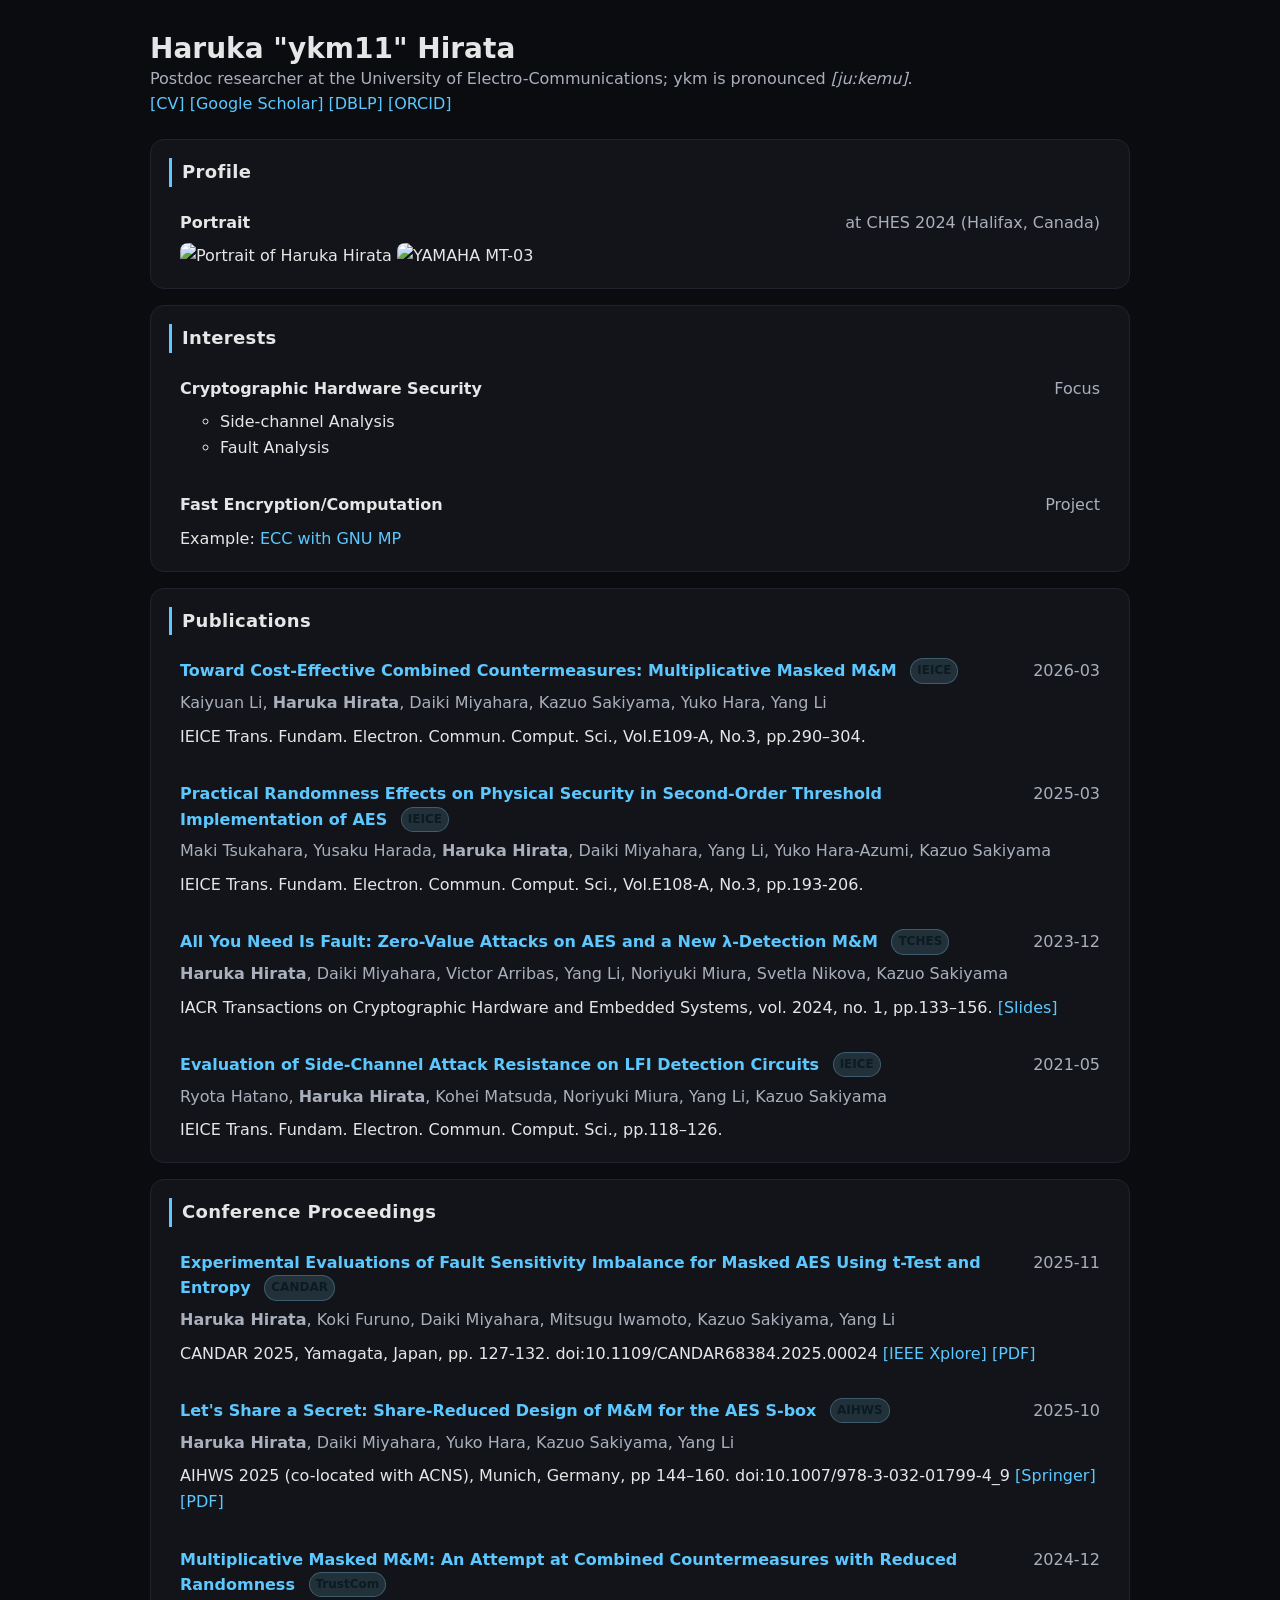
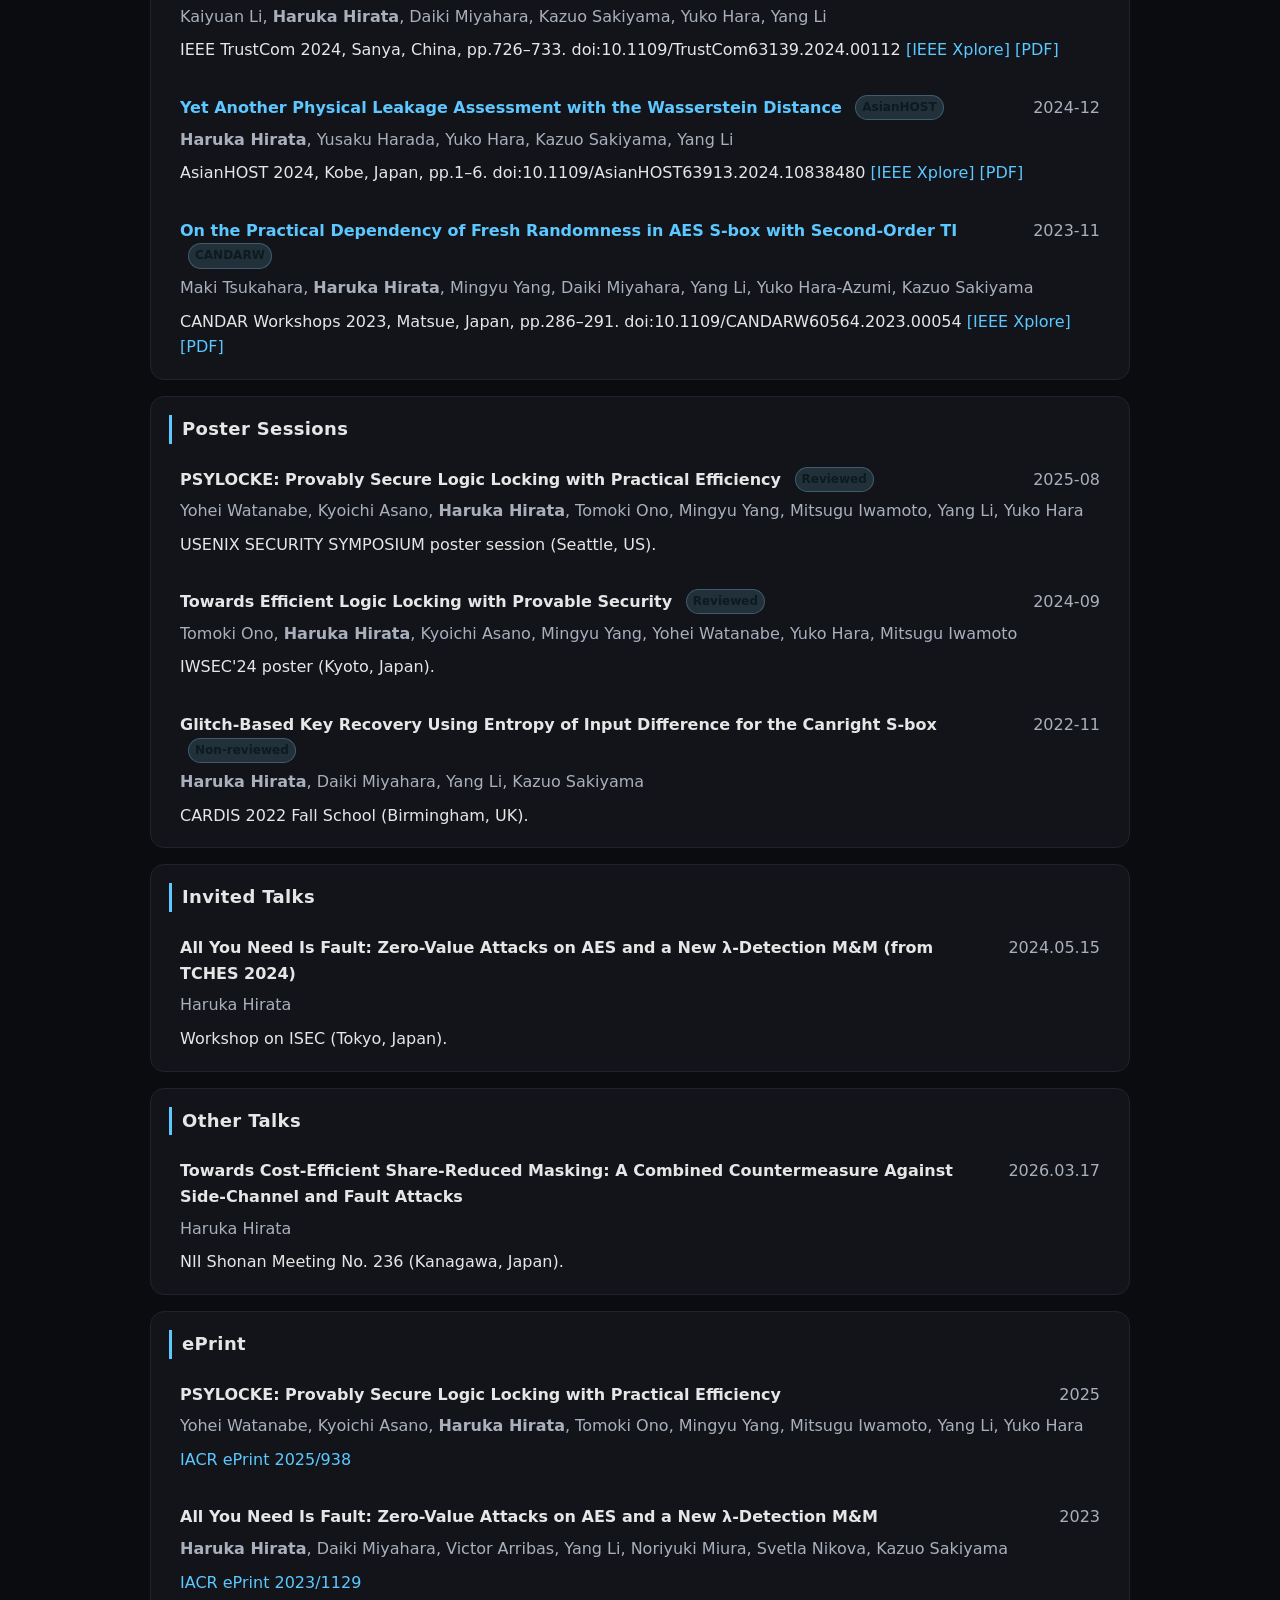
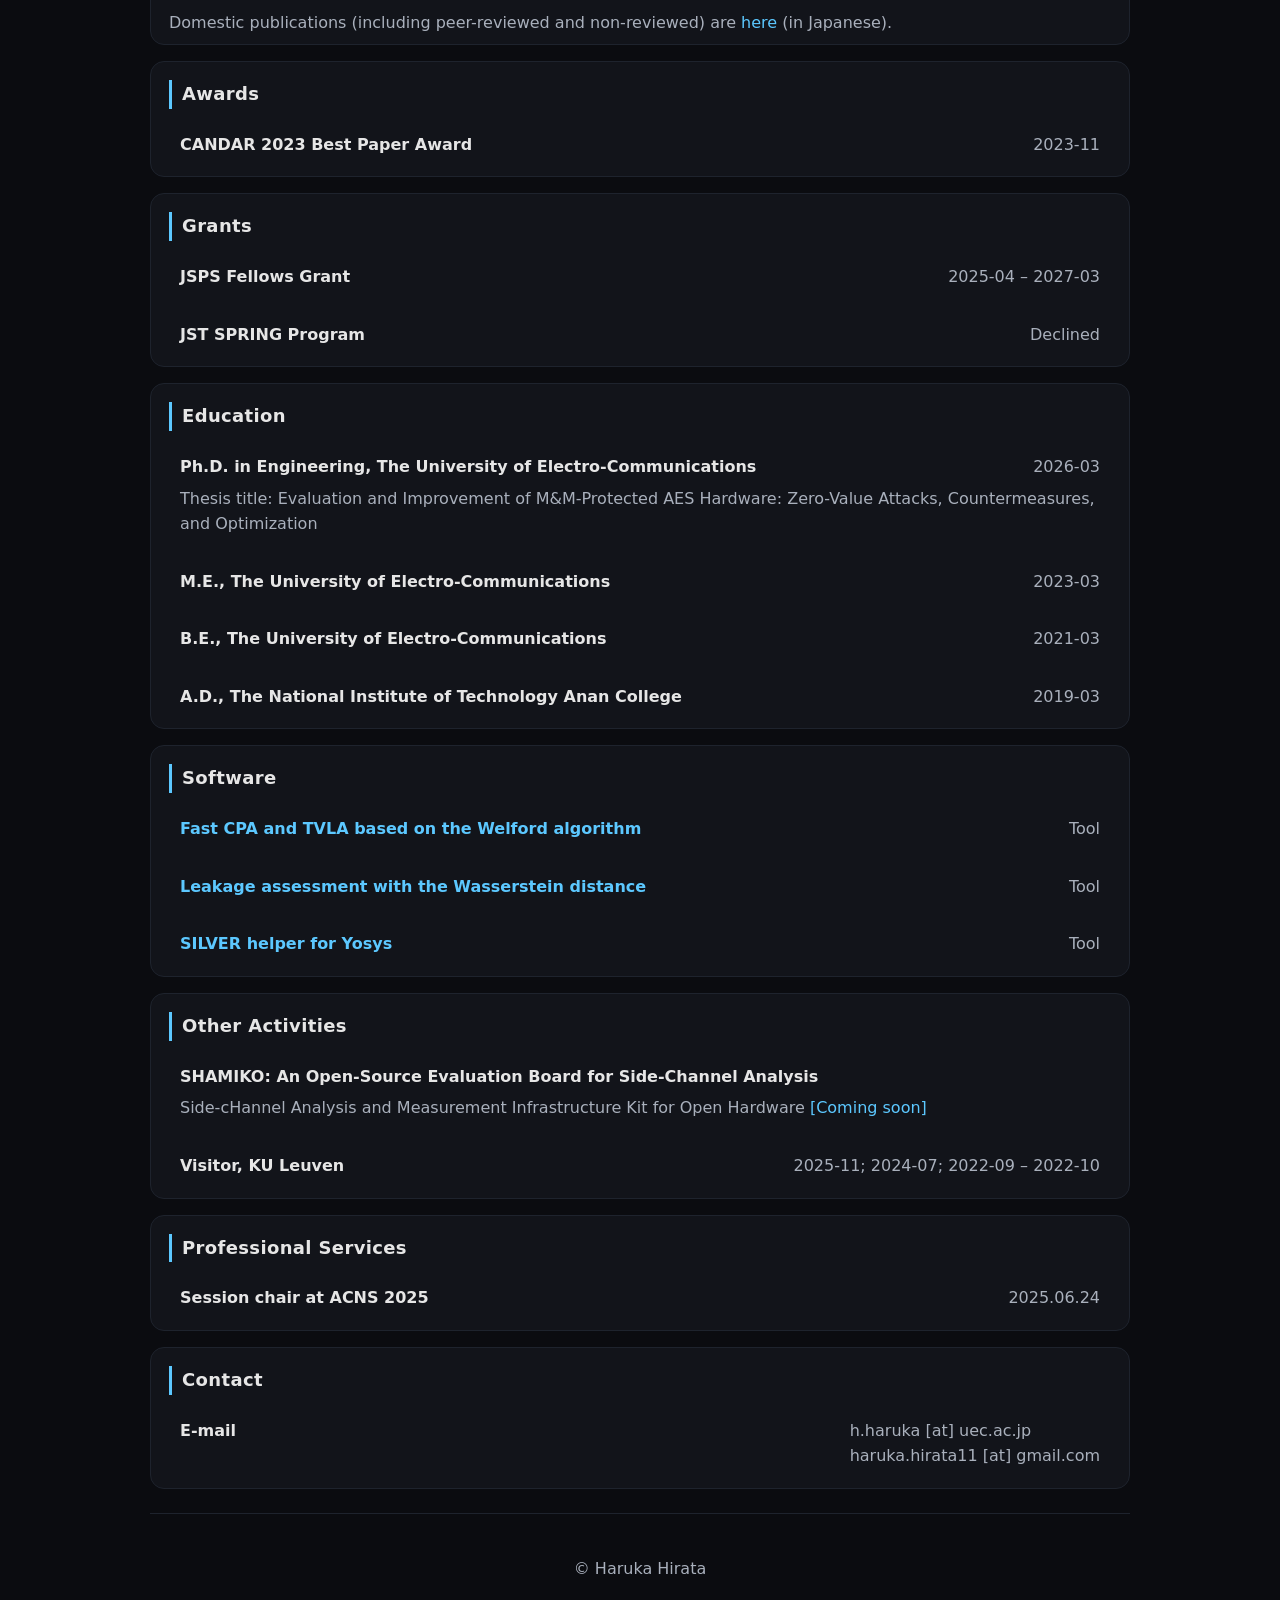
==== index.html @ c2a869ea "Add Shamiko column" ====
<!doctype html>
<html lang="en">
<head>
  <meta charset="UTF-8" />
  <meta name="viewport" content="width=device-width, initial-scale=1.0" />
  <meta name="description" content="Haruka Hirata — research profile and publication list in cryptographic hardware security." />
  <meta name="robots" content="index,follow" />
  <title>ykm</title>
  <link href="https://fonts.googleapis.com/css2?family=Inter:wght@400;600&display=swap" rel="stylesheet" />
  <link rel="stylesheet" href="style.css" />
  <link rel="icon" href="https://www.ykm11.phd/penguin_32x32.png" type="image/png" sizes="32x32" />
<link rel="canonical" href="https://www.ykm11.phd/">
</head>
<body>
<!--
⣿⣿⣿⣿⣿⣿⣿⣿⣿⣿⣿⣿⣿⣿⢿⣿⣿⣿⣿⣿⣿⣿⣿⣿⣿⣿⣿⣿⣿⣿
⣿⣿⣿⣿⣿⣿⣿⣿⣿⣿⡎⠃⠈⠀⠚⠛⠛⠛⠛⠿⢿⣿⣿⣿⣿⣿⣿⣿⣿⣿
⣿⣿⣿⣿⣿⣿⣿⡿⠛⣉⣤⣦⣷⣷⣿⣿⣿⣾⣾⣦⣦⣠⠉⠻⢿⣿⣿⣿⣿⣿
⣿⣿⣿⣿⣿⡿⢁⣰⣾⣿⣿⣿⣿⣿⣿⣿⣿⣿⣿⣿⣿⣿⣿⣦⡈⠹⣿⣿⣿⣿
⣿⣿⣿⣿⡟⢀⣾⣿⣿⣿⣿⣿⣿⣿⣿⣿⣿⠟⣛⣙⣭⣬⣭⣯⣿⣄⠘⣿⣿⣿
⣿⣿⣿⡿⢀⣽⣿⠟⣋⣩⣭⣯⣙⣻⣿⣿⣣⡿⠻⢿⣿⣿⣿⣿⣿⣿⡄⠸⣿⣿
⣿⣿⣿⡇⢐⣿⣵⣿⣿⣿⣿⣏⣠⣌⣿⣿⣿⣰⣶⣽⣟⡭⠽⢿⣿⣿⣇⠀⠛⠛ < I'm Sudachi-kun
⣿⣿⣿⡇⠸⣿⣿⣿⡥⠶⠽⣷⣿⠿⠿⠟⠛⠛⣛⣿⣿⣾⣿⣾⣿⣿⠏⠀⢿⡷
⣿⡿⠛⠃⠨⢿⣿⣿⣷⣿⣿⣿⣿⡆⢸⣿⣿⠃⣾⣿⣿⣿⣿⡿⠏⣠⣴⡷⠀⣤
⡟⠀⣾⣿⡄⠙⣿⣿⣿⣿⣿⣿⣿⣿⡄⢿⡏⣸⣿⣿⣿⣿⡟⢁⣾⣿⡿⢁⣼⣿
⣇⠀⣿⣿⣿⣆⡈⠿⣿⣿⣿⣿⣿⣿⣿⡈⢡⣿⣿⣿⣿⡟⢠⣿⡿⠋⣠⣾⣿⣿
⠃⣠⣿⣿⣿⣿⣷⡦⠀⠋⠛⠟⠿⡿⡿⡷⠞⠟⠟⠋⡋⠠⡿⠋⣠⣾⣿⣿⣿⣿
⣾⣿⣿⣿⣿⣿⡏⠰⣾⡿⠟⠀⣠⡆⠀⣴⡶⠂⢐⣿⣷⠀⣰⣾⣿⣿⣿⣿⣿⣿
⣿⣿⣿⣿⣿⣿⠧⠘⠿⠖⠀⠻⣿⣿⡄⠹⣷⠀⢿⣿⣿⣇⢹⣿⣿⣿⣿⣿⣿⣿
⠈⠻⢿⠟⠋⣠⣴⣶⣆⠸⠿⠇⣽⡉⠀⣠⣿⠇⢸⣿⣿⣿⡄⣿⣿⣿⣿⣿⣿⣿
-->
  <div class="wrap">
    <header>
      <div>
        <h1>Haruka "ykm11" Hirata</h1>
        <div class="meta">Postdoc researcher at the University of Electro-Communications; ykm is pronounced <em>[juːkemu]</em>.</div>
        <a href="CVs/CV.pdf">[CV]</a>
        <a href="https://scholar.google.com/citations?user=eU0fj1UAAAAJ">[Google Scholar]</a>
        <a href="https://dblp.org/pid/353/3855.html">[DBLP]</a>
        <a href="https://orcid.org/0009-0004-0997-3340">[ORCID]</a>
      </div>
    </header>

    <section id="profile">
      <h2>Profile</h2>
      <ul class="item-list">
        <li class="item">
          <div class="title">Portrait</div>
          <div class="meta mono">at CHES 2024 (Halifax, Canada)</div>
          <div class="body">
            <img src="https://sakiyama-lab.jp/wp-content/uploads/PXL_20240907_181517117-624x470.jpg" alt="Portrait of Haruka Hirata" style="max-width: 320px; width: 100%; height: auto; border-radius: 8px;" />
            <img src="https://sakiyama-lab.jp/wp-content/uploads/IMG_1492-624x468.png" alt="YAMAHA MT-03" style="max-width: 320px; width: 100%; height: auto; border-radius: 8px;" />
          </div>
        </li>
      </ul>
    </section>

    <!-- Interests -->
    <section id="interests">
      <h2>Interests</h2>
      <ul class="item-list">
        <li class="item">
          <div class="title">Cryptographic Hardware Security</div>
          <div class="meta mono">Focus</div>
          <div class="body">
            <ul>
              <li>Side-channel Analysis</li>
              <li>Fault Analysis</li>
            </ul>
          </div>
        </li>
        <li class="item">
          <div class="title">Fast Encryption/Computation</div>
          <div class="meta mono">Project</div>
          <div class="body">Example: <a href="https://github.com/ykm11/lab-youth/tree/master/ellipticCurve">ECC with GNU MP</a></div>
        </li>
      </ul>
    </section>

    <!-- Publications -->
    <section id="publications">
      <h2>Publications</h2>
      <ul class="item-list">
        <li class="item">
          <div class="title"> <a href="https://globals.ieice.org/en_transactions/fundamentals/10.1587/transfun.2025CIP0024/_f">Toward Cost-Effective Combined Countermeasures: Multiplicative Masked M&amp;M</a> <span class="label">IEICE</span></div>
          <div class="meta mono">2026-03</div>
          <div class="sub">Kaiyuan Li, <strong>Haruka Hirata</strong>, Daiki Miyahara, Kazuo Sakiyama, Yuko Hara, Yang Li</div>
          <div class="body">IEICE Trans. Fundam. Electron. Commun. Comput. Sci., Vol.E109-A, No.3, pp.290–304.</div>
        </li>
        <li class="item">
          <div class="title"> <a href="https://globals.ieice.org/en_transactions/fundamentals/10.1587/transfun.2024CIP0010/_f">Practical Randomness Effects on Physical Security in Second-Order Threshold Implementation of AES</a> <span class="label">IEICE</span></div>
          <div class="meta mono">2025-03</div>
          <div class="sub">Maki Tsukahara, Yusaku Harada, <strong>Haruka Hirata</strong>, Daiki Miyahara, Yang Li, Yuko Hara-Azumi, Kazuo Sakiyama</div>
          <div class="body">IEICE Trans. Fundam. Electron. Commun. Comput. Sci., Vol.E108-A, No.3, pp.193-206.</div>
        </li>
        <li class="item">
          <div class="title"><a href="https://doi.org/10.46586/tches.v2024.i1.133-156">All You Need Is Fault: Zero-Value Attacks on AES and a New &lambda;-Detection M&amp;M</a> <span class="label">TCHES</span></div>
          <div class="meta mono">2023-12</div>
          <div class="sub"><strong>Haruka Hirata</strong>, Daiki Miyahara, Victor Arribas, Yang Li, Noriyuki Miura, Svetla Nikova, Kazuo Sakiyama</div>
          <div class="body">IACR Transactions on Cryptographic Hardware and Embedded Systems, vol. 2024, no. 1, pp.133–156. <a href="https://iacr.org/submit/files/slides/2024/tches/tches2024/1_13/slides.pdf">[Slides]</a></div>
        </li>
        <li class="item">
          <div class="title"><a href="https://search.ieice.org/bin/summary.php?id=j104-a_5_118&category=A&year=2021&lang=E&abst=j">Evaluation of Side-Channel Attack Resistance on LFI Detection Circuits</a> <span class="label">IEICE</span></div>
          <div class="meta mono">2021-05</div>
          <div class="sub">Ryota Hatano, <strong>Haruka Hirata</strong>, Kohei Matsuda, Noriyuki Miura, Yang Li, Kazuo Sakiyama</div>
          <div class="body">IEICE Trans. Fundam. Electron. Commun. Comput. Sci., pp.118–126.</div>
        </li>
      </ul>
    </section>

    <!-- Conference Proceedings -->
    <section id="conference">
      <h2>Conference Proceedings</h2>
      <ul class="item-list">
        <li class="item">
          <div class="title"><a href="publications/candar2025.html">Experimental Evaluations of Fault Sensitivity Imbalance for Masked AES Using t-Test and Entropy</a> <span class="label">CANDAR</span></div>
          <div class="meta mono">2025-11</div>
          <div class="sub"><strong>Haruka Hirata</strong>, Koki Furuno, Daiki Miyahara, Mitsugu Iwamoto, Kazuo Sakiyama, Yang Li</div>
          <div class="body">CANDAR 2025, Yamagata, Japan, pp. 127-132. doi:10.1109/CANDAR68384.2025.00024 <a href="https://ieeexplore.ieee.org/abstract/document/11318597">[IEEE Xplore]</a> <a href="publications/CANDAR2025_submitted_ver.pdf">[PDF]</a></div>
        </li>
        <li class="item">
          <div class="title"><a href="publications/aihws2025.html">Let's Share a Secret: Share-Reduced Design of M&amp;M for the AES S-box</a> <span class="label">AIHWS</span></div>
          <div class="meta mono">2025-10</div>
          <div class="sub"><strong>Haruka Hirata</strong>, Daiki Miyahara, Yuko Hara, Kazuo Sakiyama, Yang Li</div>
          <div class="body">AIHWS 2025 (co-located with ACNS), Munich, Germany, pp 144–160. doi:10.1007/978-3-032-01799-4_9 <a href="https://link.springer.com/chapter/10.1007/978-3-032-01799-4_9">[Springer]</a> <a href="publications/AIHWS2025_accepted_ver.pdf">[PDF]</a></div>
        </li>
        <li class="item">
          <div class="title"><a href="publications/trustcom2024.html">Multiplicative Masked M&amp;M: An Attempt at Combined Countermeasures with Reduced Randomness</a> <span class="label">TrustCom</span></div>
          <div class="meta mono">2024-12</div>
          <div class="sub">Kaiyuan Li, <strong>Haruka Hirata</strong>, Daiki Miyahara, Kazuo Sakiyama, Yuko Hara, Yang Li</div>
          <div class="body">IEEE TrustCom 2024, Sanya, China, pp.726–733. doi:10.1109/TrustCom63139.2024.00112 <a href="https://ieeexplore.ieee.org/abstract/document/10945219">[IEEE Xplore]</a> <a href="publications/TrustCom2024_accepted_ver.pdf">[PDF]</a></div>
        </li>
        <li class="item">
          <div class="title"><a href="publications/asianhost2024.html">Yet Another Physical Leakage Assessment with the Wasserstein Distance</a> <span class="label">AsianHOST</span></div>
          <div class="meta mono">2024-12</div>
          <div class="sub"><strong>Haruka Hirata</strong>, Yusaku Harada, Yuko Hara, Kazuo Sakiyama, Yang Li</div>
          <div class="body">AsianHOST 2024, Kobe, Japan, pp.1–6. doi:10.1109/AsianHOST63913.2024.10838480 <a href="https://ieeexplore.ieee.org/document/10838480">[IEEE Xplore]</a> <a href="publications/ASIANHOST2024_submitted_ver.pdf">[PDF]</a></div>
        </li>
        <li class="item">
          <div class="title"><a href="publications/candar2023.html">On the Practical Dependency of Fresh Randomness in AES S-box with Second-Order TI</a> <span class="label">CANDARW</span></div>
          <div class="meta mono">2023-11</div>
          <div class="sub">Maki Tsukahara, <strong>Haruka Hirata</strong>, Mingyu Yang, Daiki Miyahara, Yang Li, Yuko Hara-Azumi, Kazuo Sakiyama</div>
          <div class="body">CANDAR Workshops 2023, Matsue, Japan, pp.286–291. doi:10.1109/CANDARW60564.2023.00054 <a href="https://ieeexplore.ieee.org/document/10409832">[IEEE Xplore]</a> <a href="publications/CANDARW2023_submitted_ver.pdf">[PDF]</a></div>
        </li>
      </ul>
    </section>

    <!-- Poster Sessions -->
    <section id="posters">
      <h2>Poster Sessions</h2>
      <ul class="item-list">
        <li class="item">
          <div class="title">PSYLOCKE: Provably Secure Logic Locking with Practical Efficiency <span class="label">Reviewed</span></div>
          <div class="meta mono">2025-08</div>
          <div class="sub">Yohei Watanabe, Kyoichi Asano, <strong>Haruka Hirata</strong>, Tomoki Ono, Mingyu Yang, Mitsugu Iwamoto, Yang Li, Yuko Hara</div>
          <div class="body">USENIX SECURITY SYMPOSIUM poster session (Seattle, US).</div>
        </li>
        <li class="item">
          <div class="title">Towards Efficient Logic Locking with Provable Security <span class="label">Reviewed</span></div>
          <div class="meta mono">2024-09</div>
          <div class="sub">Tomoki Ono, <strong>Haruka Hirata</strong>, Kyoichi Asano, Mingyu Yang, Yohei Watanabe, Yuko Hara, Mitsugu Iwamoto</div>
          <div class="body">IWSEC'24 poster (Kyoto, Japan).</div>
        </li>
        <li class="item">
          <div class="title">Glitch-Based Key Recovery Using Entropy of Input Difference for the Canright S-box <span class="label">Non-reviewed</span></div>
          <div class="meta mono">2022-11</div>
          <div class="sub"><strong>Haruka Hirata</strong>, Daiki Miyahara, Yang Li, Kazuo Sakiyama</div>
          <div class="body">CARDIS 2022 Fall School (Birmingham, UK).</div>
        </li>
      </ul>
    </section>

    <!-- Invited Talks -->
    <section id="invited-talks">
      <h2>Invited Talks</h2>
      <ul class="item-list">
        <li class="item">
          <div class="title">All You Need Is Fault: Zero-Value Attacks on AES and a New &lambda;-Detection M&amp;M (from TCHES 2024)</div>
          <div class="meta mono">2024.05.15</div>
          <div class="sub">Haruka Hirata</div>
          <div class="body">Workshop on ISEC (Tokyo, Japan).</div>
        </li>
      </ul>
    </section>

    <!-- Other Talks -->
    <section id="other-talks">
      <h2>Other Talks</h2>
      <ul class="item-list">
        <li class="item">
          <div class="title">Towards Cost-Efficient Share-Reduced Masking: A Combined Countermeasure Against Side-Channel and Fault Attacks</div>
          <div class="meta mono">2026.03.17</div>
          <div class="sub">Haruka Hirata</div>
          <div class="body">NII Shonan Meeting No. 236 (Kanagawa, Japan).</div>
        </li>
      </ul>
    </section>


    <!-- ePrint -->
    <section id="eprint">
      <h2>ePrint</h2>
      <ul class="item-list">
        <li class="item">
          <div class="title">PSYLOCKE: Provably Secure Logic Locking with Practical Efficiency</div>
          <div class="meta mono">2025</div>
          <div class="sub">Yohei Watanabe, Kyoichi Asano, <strong>Haruka Hirata</strong>, Tomoki Ono, Mingyu Yang, Mitsugu Iwamoto, Yang Li, Yuko Hara</div>
          <div class="body"><a href="https://eprint.iacr.org/2025/938">IACR ePrint 2025/938</a></div>
        </li>
        <li class="item">
          <div class="title">All You Need Is Fault: Zero-Value Attacks on AES and a New &lambda;-Detection M&amp;M</div>
          <div class="meta mono">2023</div>
          <div class="sub"><strong>Haruka Hirata</strong>, Daiki Miyahara, Victor Arribas, Yang Li, Noriyuki Miura, Svetla Nikova, Kazuo Sakiyama</div>
          <div class="body"><a href="https://eprint.iacr.org/2023/1129">IACR ePrint 2023/1129</a></div>
        </li>
      </ul>
      <div class="desc">Domestic publications (including peer-reviewed and non-reviewed) are <a href="japanese/">here</a> (in Japanese).</div>
    </section>

    <!-- Awards -->
    <section id="awards">
      <h2>Awards</h2>
      <ul class="item-list">
        <li class="item">
          <div class="title">CANDAR 2023 Best Paper Award</div>
          <div class="meta mono">2023-11</div>
        </li>
      </ul>
    </section>

    <!-- Grants -->
    <section id="grants">
      <h2>Grants</h2>
      <ul class="item-list">
        <li class="item">
          <div class="title">JSPS Fellows Grant</div>
          <div class="meta mono">2025-04 – 2027-03</div>
        </li>
        <li class="item">
          <div class="title">JST SPRING Program</div>
          <div class="meta mono">Declined</div>
        </li>
      </ul>
    </section>

    <!-- Education -->
    <section id="education">
      <h2>Education</h2>
      <ul class="item-list">
        <li class="item">
          <div class="title">Ph.D. in Engineering, The University of Electro-Communications</div>
          <div class="meta mono">2026-03</div>
          <div class="sub">Thesis title: Evaluation and Improvement of M&amp;M-Protected AES Hardware: Zero-Value Attacks, Countermeasures, and Optimization</div>
        </li>
        <li class="item">
          <div class="title">M.E., The University of Electro-Communications</div>
          <div class="meta mono">2023-03</div>
        </li>
        <li class="item">
          <div class="title">B.E., The University of Electro-Communications</div>
          <div class="meta mono">2021-03</div>
        </li>
        <li class="item">
          <div class="title">A.D., The National Institute of Technology Anan College</div>
          <div class="meta mono">2019-03</div>
        </li>
      </ul>
    </section>

    <!-- Software -->
    <section id="software">
      <h2>Software</h2>
      <ul class="item-list">
        <li class="item">
          <div class="title"><a href="https://github.com/ykm11/scaueclib">Fast CPA and TVLA based on the Welford algorithm</a></div>
          <div class="meta mono">Tool</div>
        </li>
        <li class="item">
          <div class="title"><a href="https://github.com/ykm11/leakage-assessment-with-wd/">Leakage assessment with the Wasserstein distance</a></div>
          <div class="meta mono">Tool</div>
        </li>
        <li class="item">
          <div class="title"><a href="https://github.com/ykm11/silver-helper-for-yosys">SILVER helper for Yosys</a></div>
          <div class="meta mono">Tool</div>
        </li>
      </ul>
    </section>

    <!-- Other Activities -->
    <section id="activities">
      <h2>Other Activities</h2>
      <ul class="item-list">
        <li class="item">
          <div class="title">SHAMIKO: An Open-Source Evaluation Board for Side-Channel Analysis </div>
          <div class="sub">Side-cHannel Analysis and Measurement Infrastructure Kit for Open Hardware <a href="#">[Coming soon]</a></div>
        </li>
        <li class="item">
          <div class="title">Visitor, KU Leuven</div>
          <div class="meta mono">2025-11; 2024-07; 2022-09 – 2022-10</div>
        </li>      
      </ul>
    </section>

    <section id="services">
      <h2>Professional Services</h2>
      <ul class="item-list">
        <li class="item">
          <div class="title">Session chair at ACNS 2025</div>
          <div class="meta mono">2025.06.24</div>
        </li>
      </ul>
    </section>

    <!-- Contact -->
    <section id="contact">
      <h2>Contact</h2>
      <ul class="item-list">
        <li class="item">
          <div class="title">E-mail</div>
          <div class="meta mono">h.haruka [at] uec.ac.jp </br> haruka.hirata11 [at] gmail.com</div>
        </li>
      </ul>
    </section>

    <hr />
    <footer>© Haruka Hirata</footer>
  </div>

</body>
</html>
---- style.css ----
:root{
  --bg:#0b0c10;
  --card:#12141a;
  --text:#e6e6e6;
  --muted:#a9b0bc;
  --accent:#5cc8ff;
  --rule:#1e232d;
}

html,body{
  margin:0; padding:0;
  background:var(--bg); color:var(--text);
  font:16px/1.6 system-ui,-apple-system,Segoe UI,Roboto,Helvetica,Arial,
       "Apple Color Emoji","Segoe UI Emoji";
}

a{ color:var(--accent); text-decoration:none }
a:hover{ text-decoration:underline }

.wrap{ max-width:980px; margin:0 auto; padding:32px 20px }

header{ display:flex; flex-wrap:wrap; align-items:center; gap:16px 24px; margin-bottom:22px }
header h1{ font-size:28px; line-height:1.2; margin:0 }
header .meta{ color:var(--muted) }
.desc{ margin-top:4px; color:var(--muted) }

/* セクション共通 */
section{
  background:var(--card);
  border:1px solid var(--rule);
  border-radius:14px;
  padding:18px 18px 8px;
  margin:16px 0;
}
section h2{
  font-size:18px; letter-spacing:.02em; margin:0 0 12px 0;
  border-left:3px solid var(--accent); padding-left:10px;
}

/* 項目共通 */
.item-list{ list-style:none; margin:0; padding:0; display:flex; flex-direction:column; gap:10px }
.item{
  display:grid; grid-template-columns:1fr auto;
  gap:6px 14px; padding:10px; border-radius:10px; border:1px solid transparent;
}
.item:hover{ border-color:var(--rule); background:rgba(255,255,255,0.02) }

.item .title{ font-weight:600 }
.item .title .label{
  display:inline-block; font-size:12px; font-weight:600;
  color:#0b1b22; background:#89d8ff24; border:1px solid #89d8ff44;
  padding:2px 6px; border-radius:999px; margin-left:8px; vertical-align:2px;
}
.item .meta{ color:var(--muted); white-space:nowrap }
.item .sub{ grid-column:1/-1; color:var(--muted) }
.item .body{ grid-column:1/-1; margin-top:2px }

.tags{ display:flex; flex-wrap:wrap; gap:6px; margin-top:6px }
.tag{ font-size:12px; color:var(--muted); border:1px solid var(--rule); padding:2px 8px; border-radius:999px }

/* 数字の桁揃え用 */
.mono{ font-variant-numeric:tabular-nums }

/* 区切り線・フッタ */
hr{ height:1px; border:0; background:var(--rule); margin:24px 0 }
footer{ color:var(--muted); text-align:center; padding:18px 0 }

/* スマホ最適化 */
@media (max-width:640px){
  .item{ grid-template-columns:1fr }
  .item .meta{ order:2 }
}



/* Individual publication pages */
.paper{
  background:var(--card);
  border:1px solid var(--rule);
  border-radius:14px;
  padding:24px;
}
.paper-nav{ margin-bottom:18px }
.paper h1{
  margin:0;
  max-width:920px;
  font-size:clamp(28px,4vw,42px);
  line-height:1.18;
}
.paper .citation_author{
  margin:14px 0 0;
  color:var(--text);
  font-size:18px;
  line-height:1.5;
  font-weight:600;
}
.paper-citation{ color:var(--muted); margin:10px 0 20px }
.paper-meta{
  display:grid;
  grid-template-columns:repeat(auto-fit,minmax(220px,1fr));
  gap:12px;
  margin:0 0 22px;
}
.paper-meta div{
  border:1px solid var(--rule);
  border-radius:10px;
  padding:10px 12px;
}
.paper-meta dt{ color:var(--muted); font-size:13px; font-weight:600 }
.paper-meta dd{ margin:2px 0 0 }
.paper section{ margin:0; padding:18px; background:rgba(255,255,255,0.02) }
.paper section p{ margin:0 }
.paper-links{ display:flex; flex-wrap:wrap; gap:8px; margin:20px 0 0 }
.paper-note{ color:var(--muted); font-size:14px; margin-bottom:0 }
@media (max-width:640px){
  .paper{ padding:18px }
  .paper .citation_author{ font-size:16px }
}
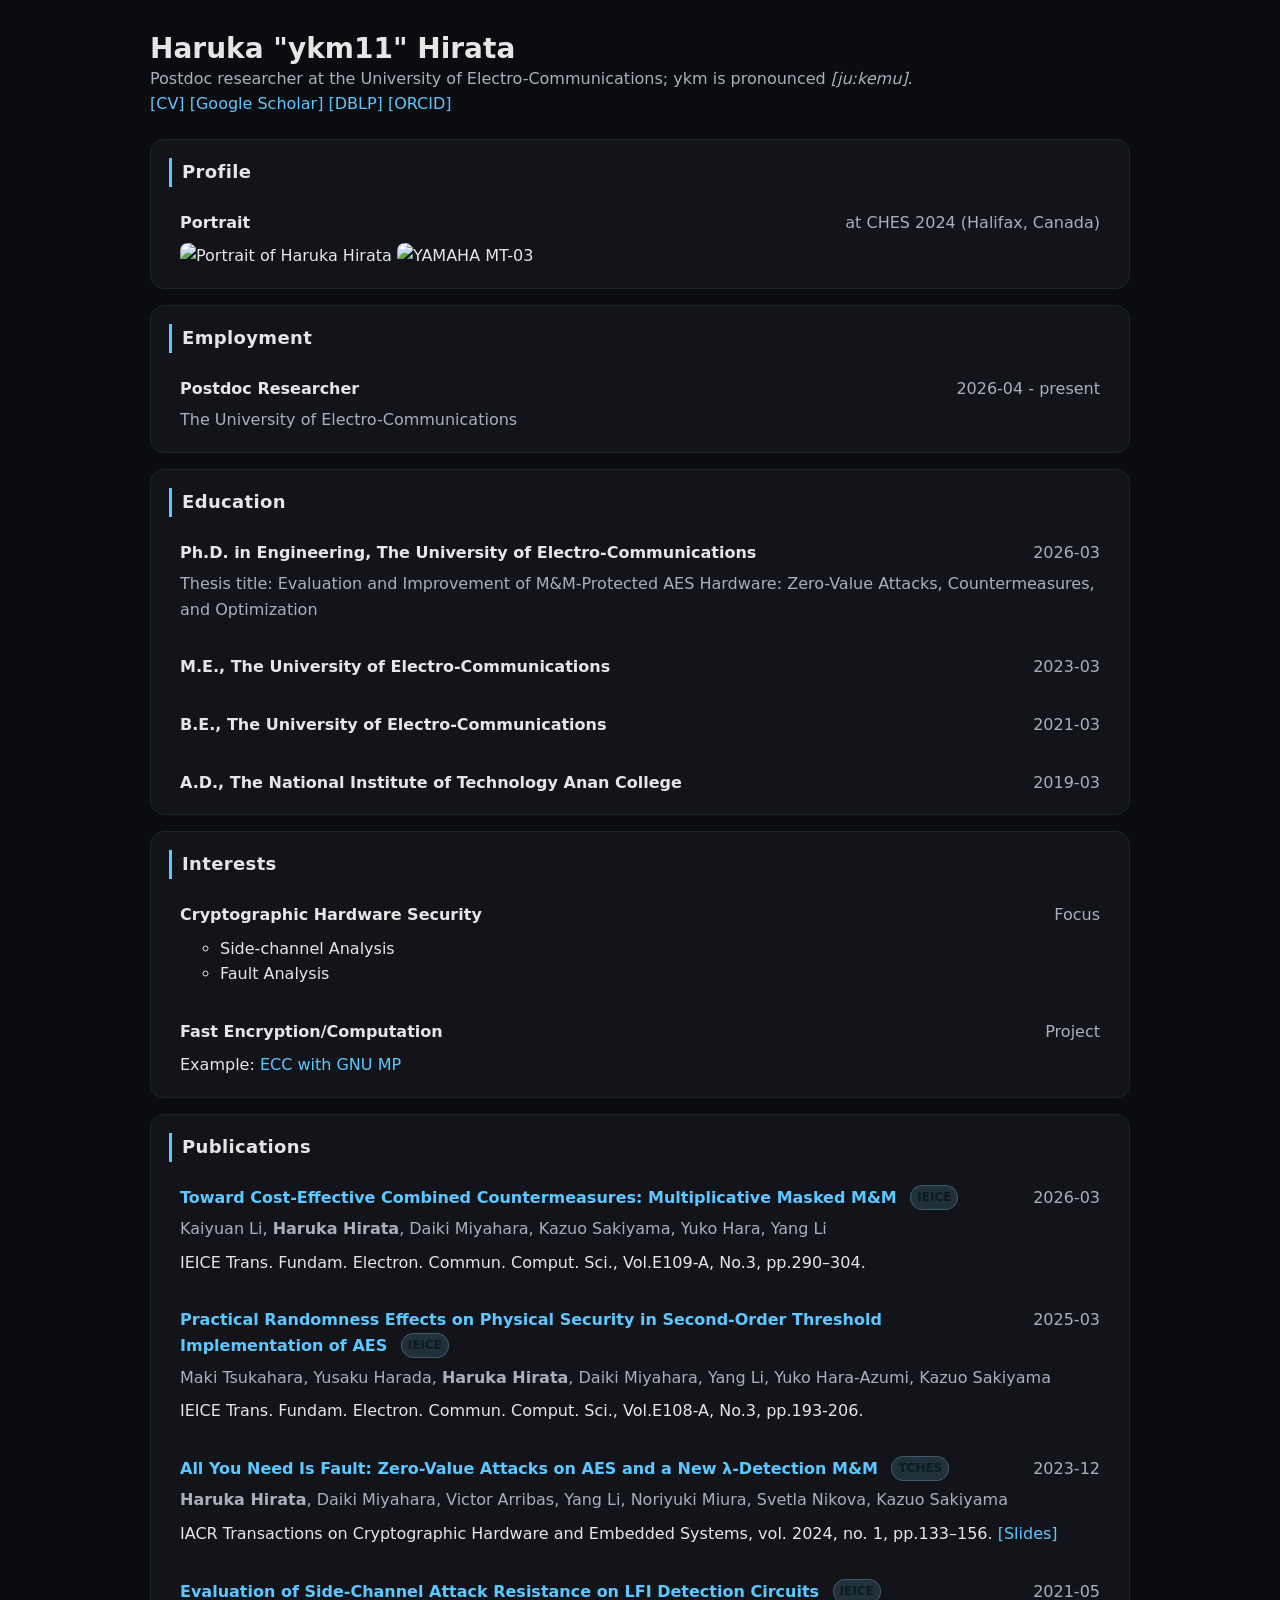
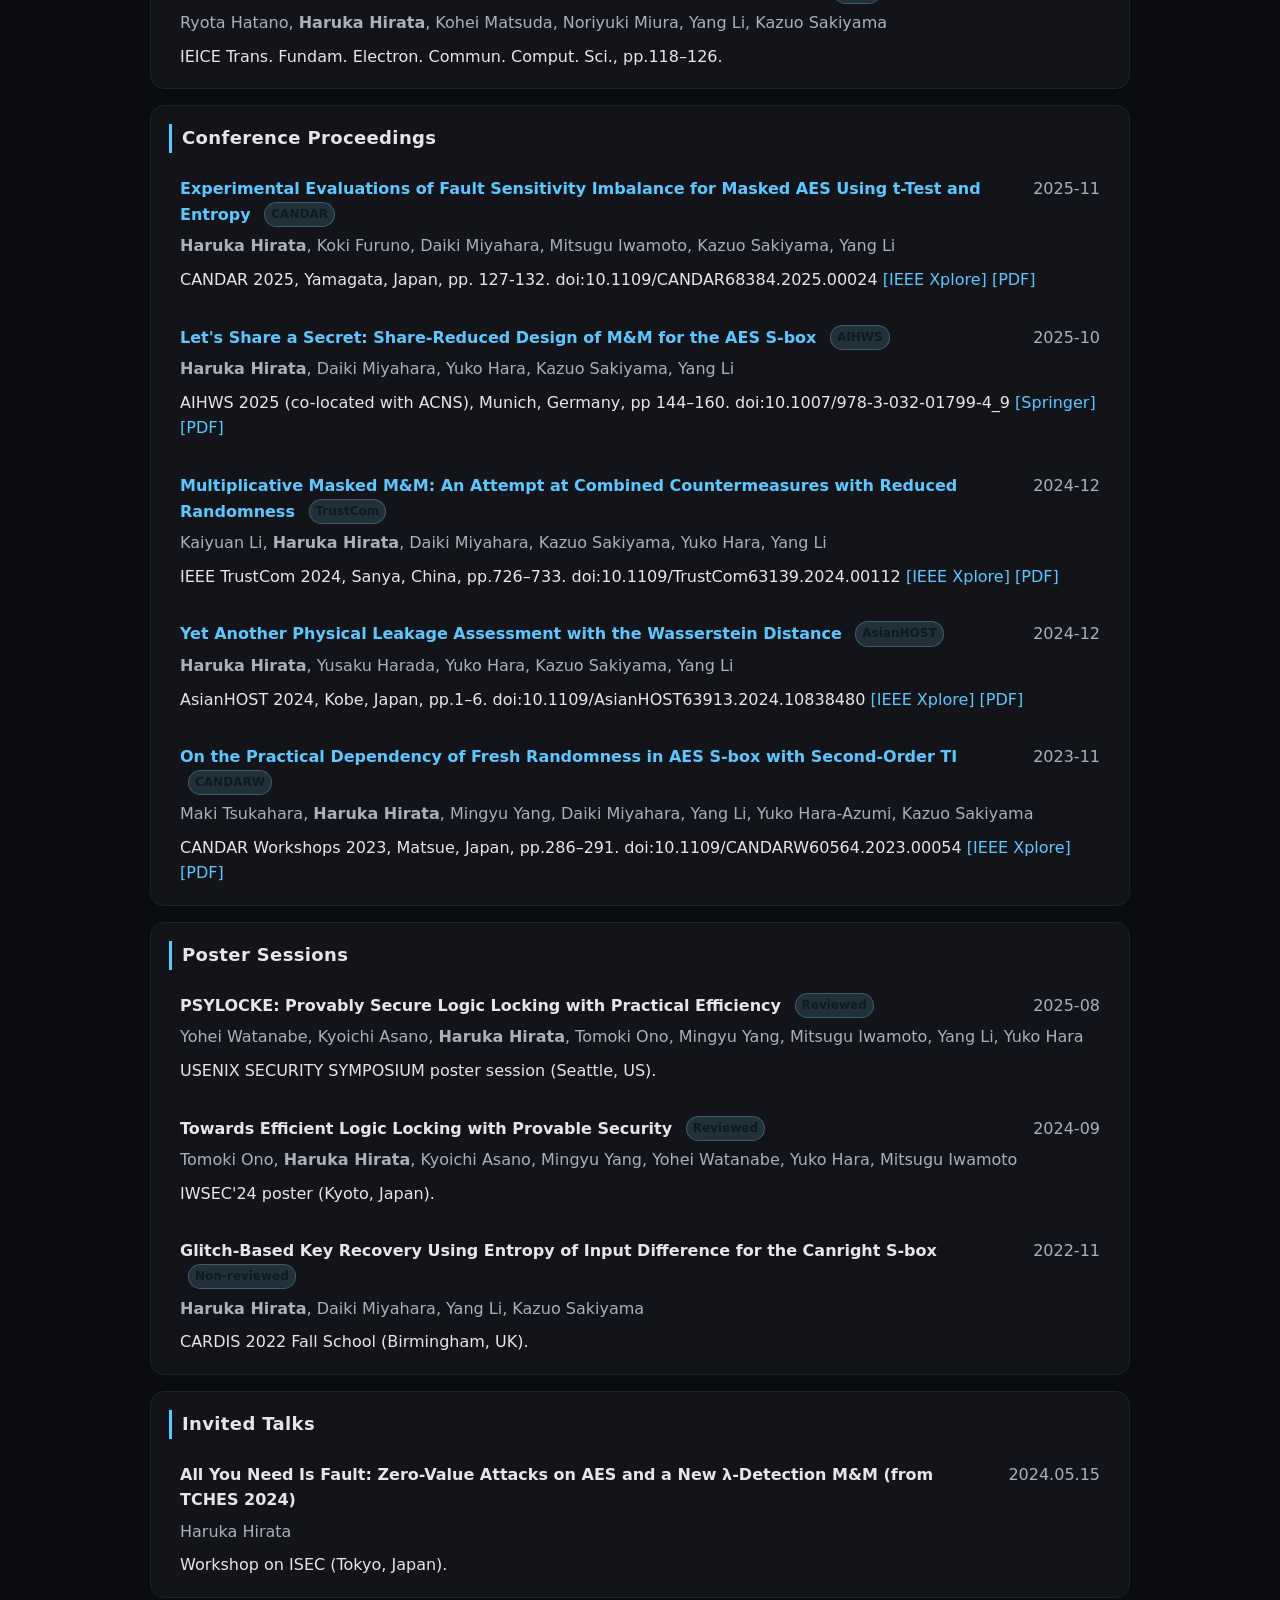
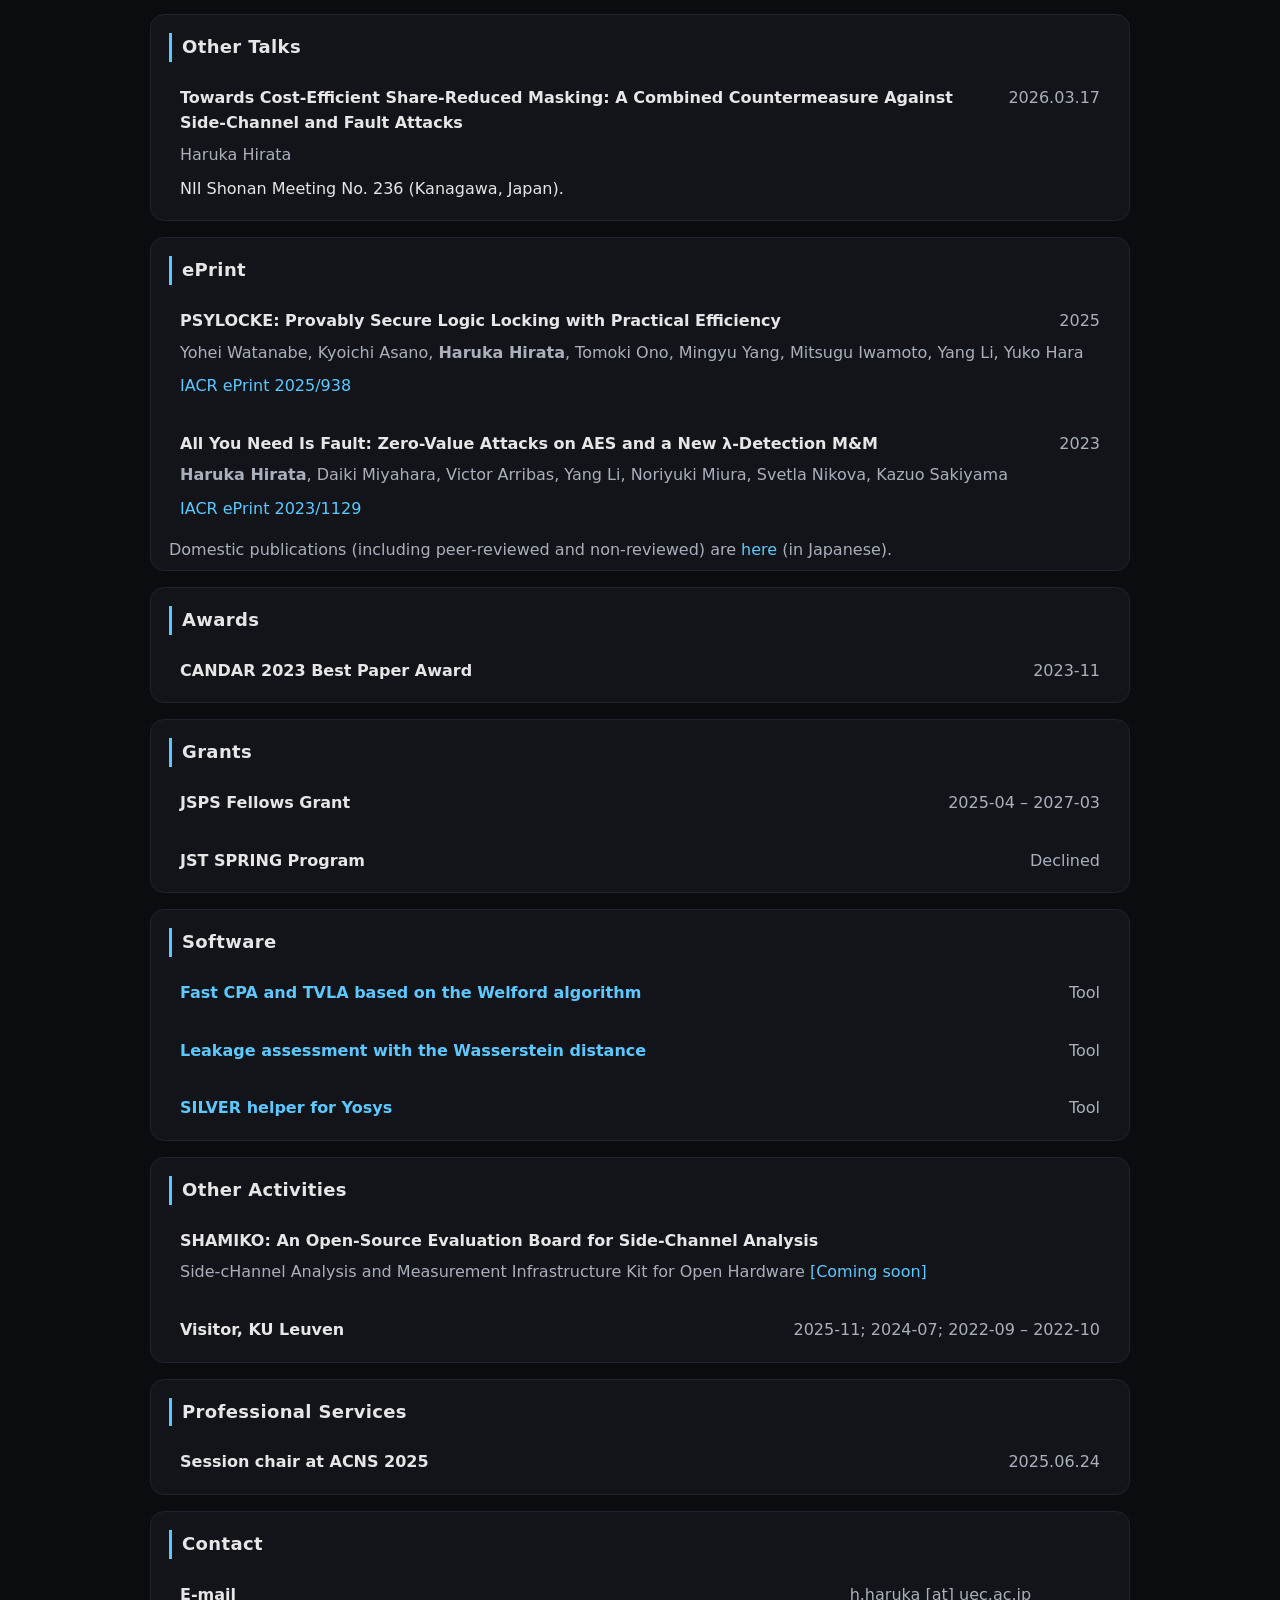
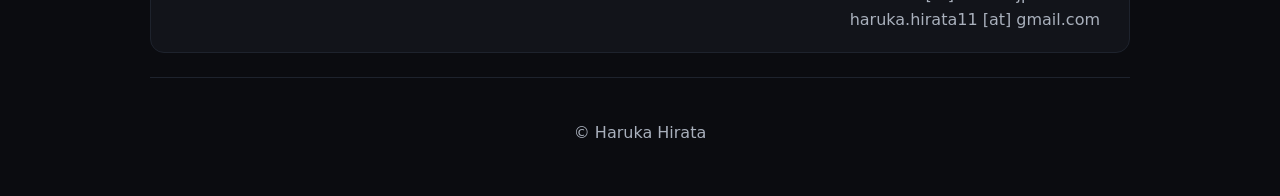
==== commit 9f311e71: "Add employment and reorder comlumns" ====
--- a/index.html
+++ b/index.html
@@ -55,6 +55,44 @@
       </ul>
     </section>
 
+    <!-- Employment -->
+    <section id="employments">
+      <h2>Employment</h2>
+      <ul class="item-list">
+        <li class="item">
+          <div class="title">Postdoc Researcher</div>
+          <div class="meta mono">2026-04 - present</div>
+          <div class="sub">The University of Electro-Communications</div>
+        </li>
+      </ul>
+    </section>
+
+    <!-- Education -->
+    <section id="education">
+      <h2>Education</h2>
+      <ul class="item-list">
+        <li class="item">
+          <div class="title">Ph.D. in Engineering, The University of Electro-Communications</div>
+          <div class="meta mono">2026-03</div>
+          <div class="sub">Thesis title: Evaluation and Improvement of M&amp;M-Protected AES Hardware: Zero-Value Attacks, Countermeasures, and Optimization</div>
+        </li>
+        <li class="item">
+          <div class="title">M.E., The University of Electro-Communications</div>
+          <div class="meta mono">2023-03</div>
+        </li>
+        <li class="item">
+          <div class="title">B.E., The University of Electro-Communications</div>
+          <div class="meta mono">2021-03</div>
+        </li>
+        <li class="item">
+          <div class="title">A.D., The National Institute of Technology Anan College</div>
+          <div class="meta mono">2019-03</div>
+        </li>
+      </ul>
+    </section>
+
+
+
     <!-- Interests -->
     <section id="interests">
       <h2>Interests</h2>
@@ -243,30 +281,6 @@
       </ul>
     </section>
 
-    <!-- Education -->
-    <section id="education">
-      <h2>Education</h2>
-      <ul class="item-list">
-        <li class="item">
-          <div class="title">Ph.D. in Engineering, The University of Electro-Communications</div>
-          <div class="meta mono">2026-03</div>
-          <div class="sub">Thesis title: Evaluation and Improvement of M&amp;M-Protected AES Hardware: Zero-Value Attacks, Countermeasures, and Optimization</div>
-        </li>
-        <li class="item">
-          <div class="title">M.E., The University of Electro-Communications</div>
-          <div class="meta mono">2023-03</div>
-        </li>
-        <li class="item">
-          <div class="title">B.E., The University of Electro-Communications</div>
-          <div class="meta mono">2021-03</div>
-        </li>
-        <li class="item">
-          <div class="title">A.D., The National Institute of Technology Anan College</div>
-          <div class="meta mono">2019-03</div>
-        </li>
-      </ul>
-    </section>
-
     <!-- Software -->
     <section id="software">
       <h2>Software</h2>
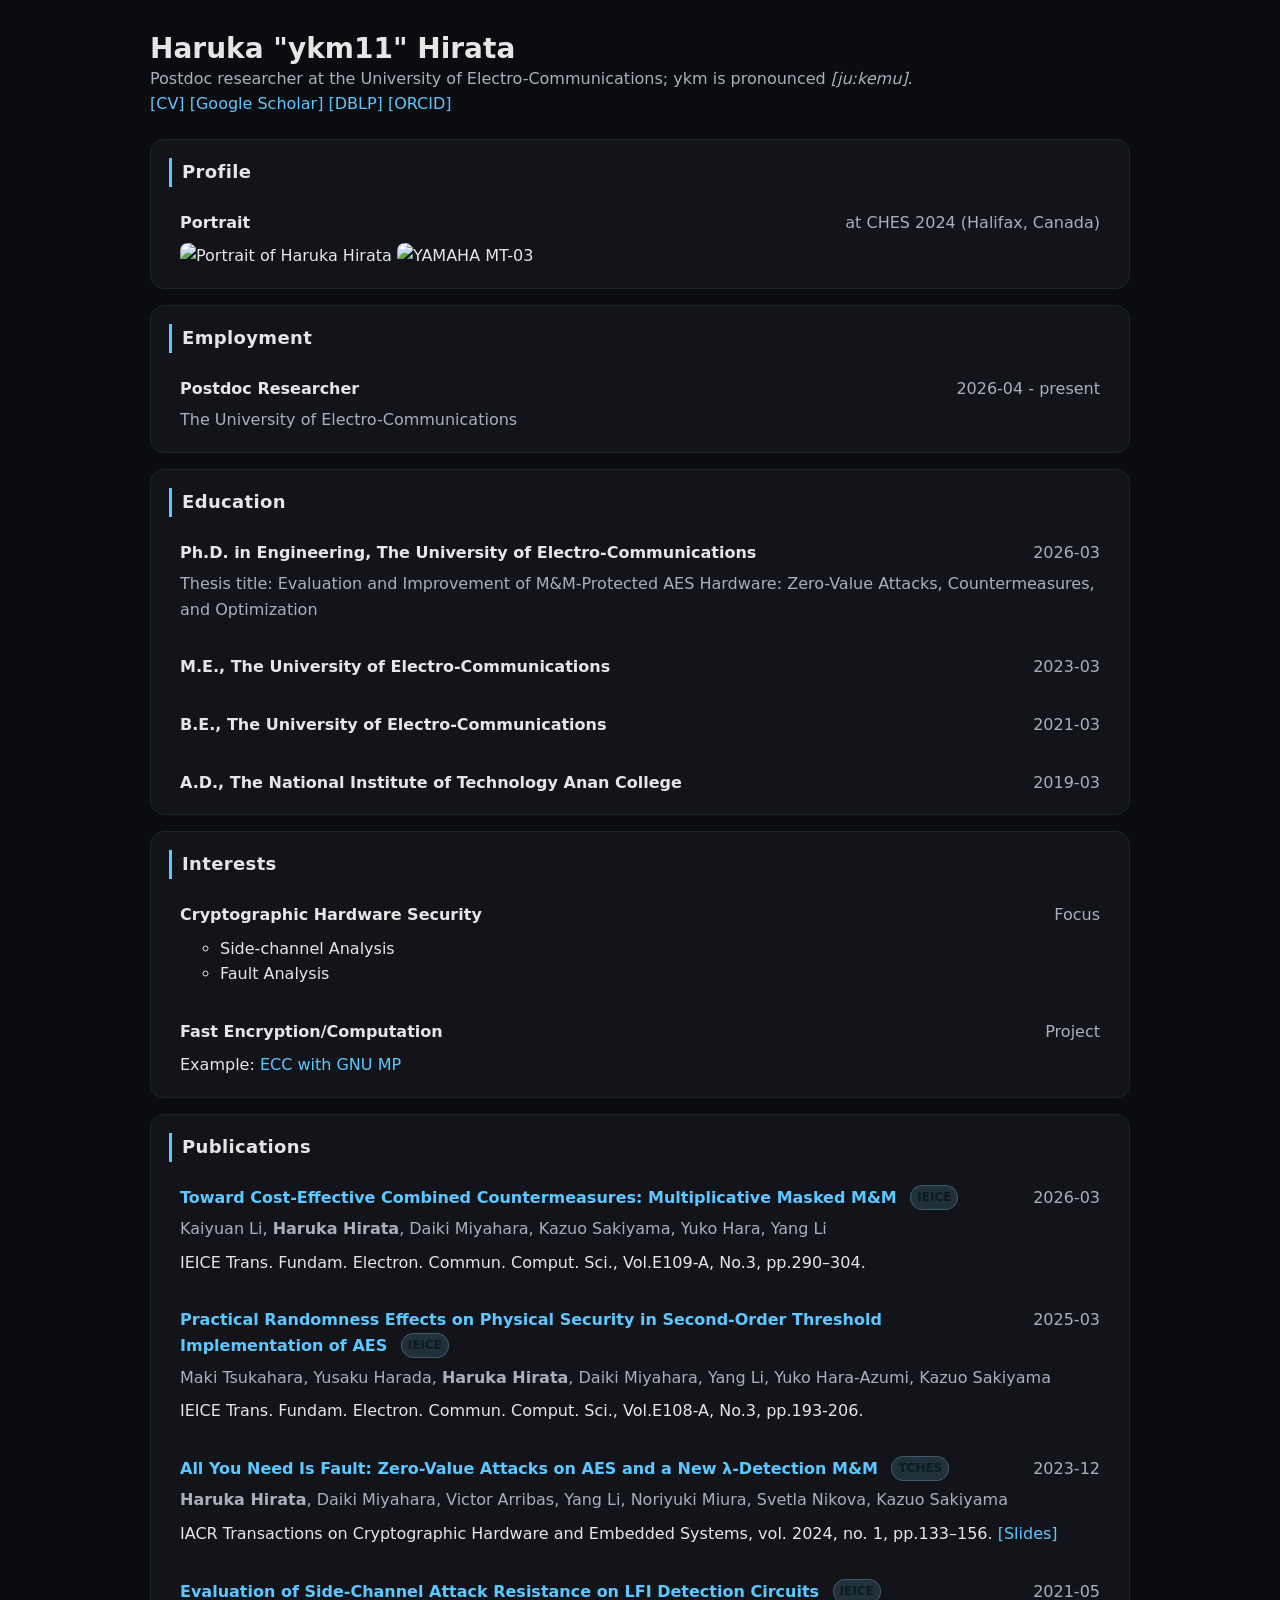
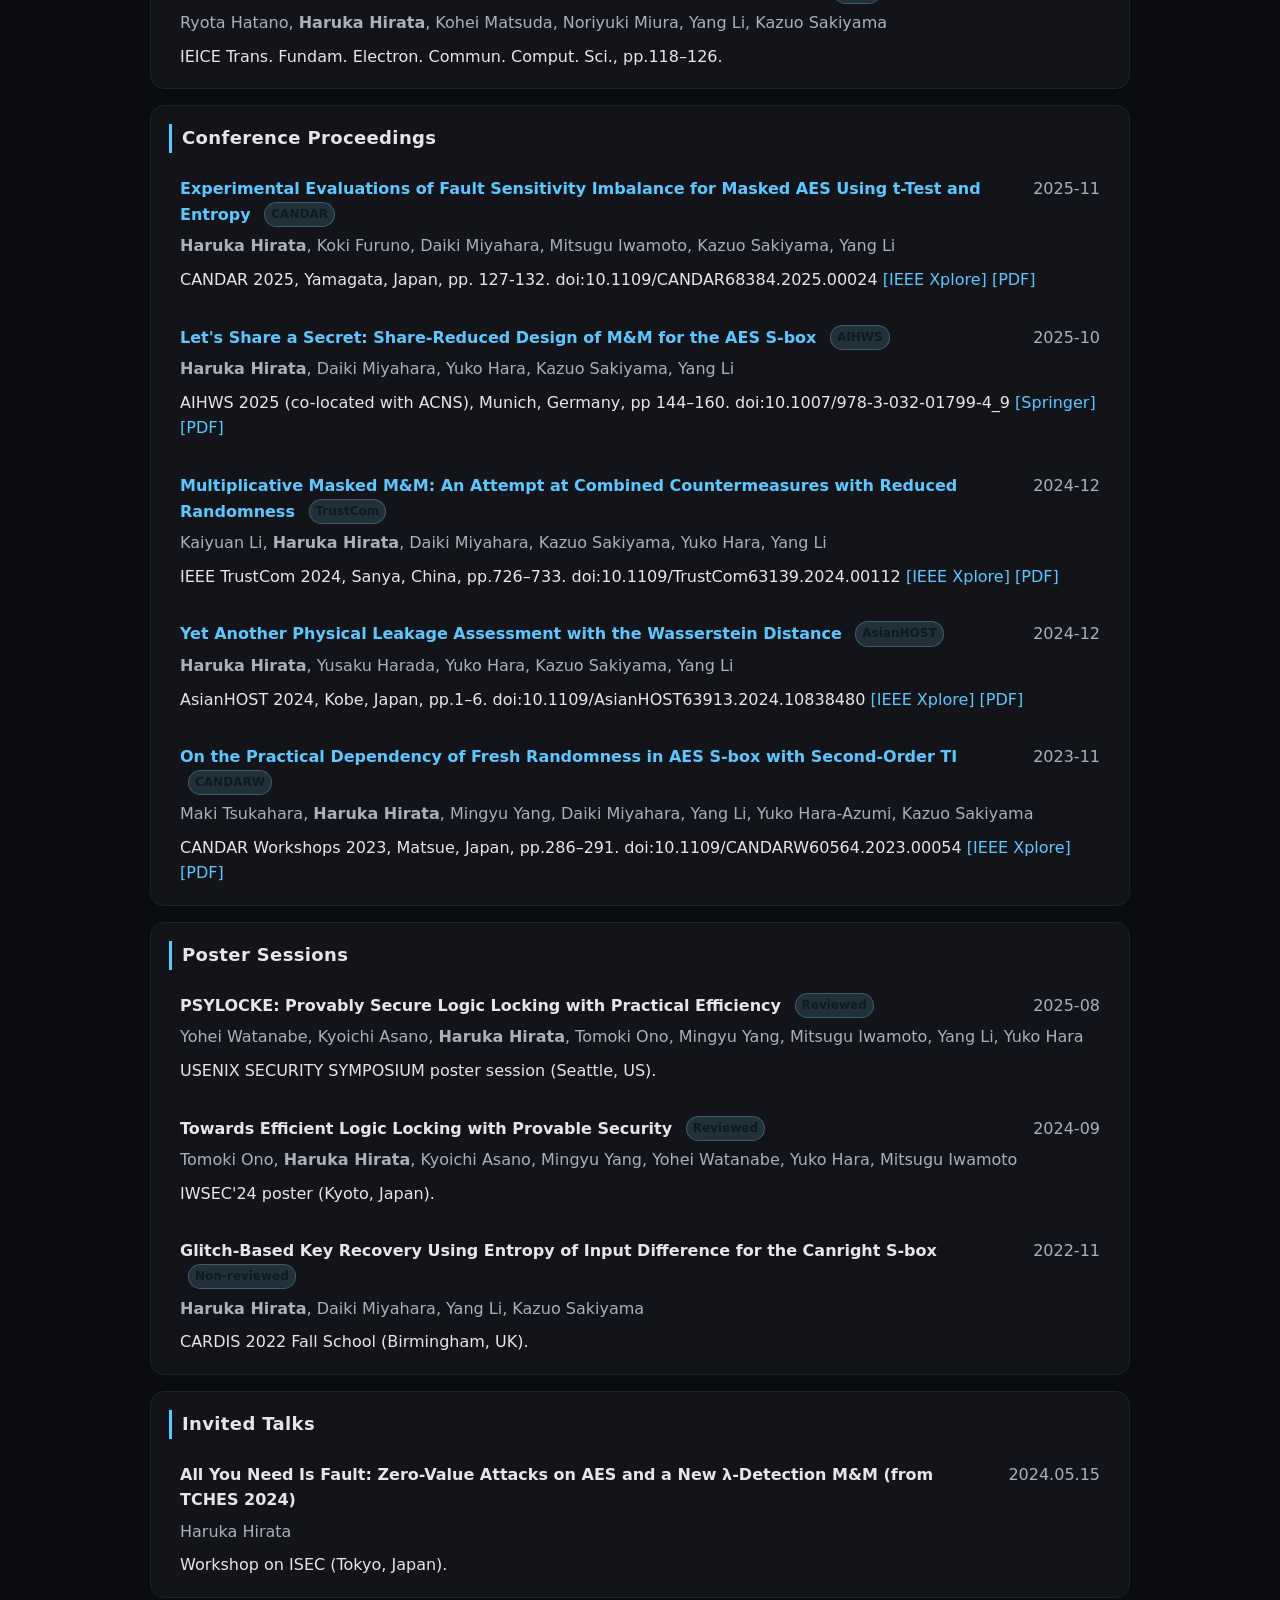
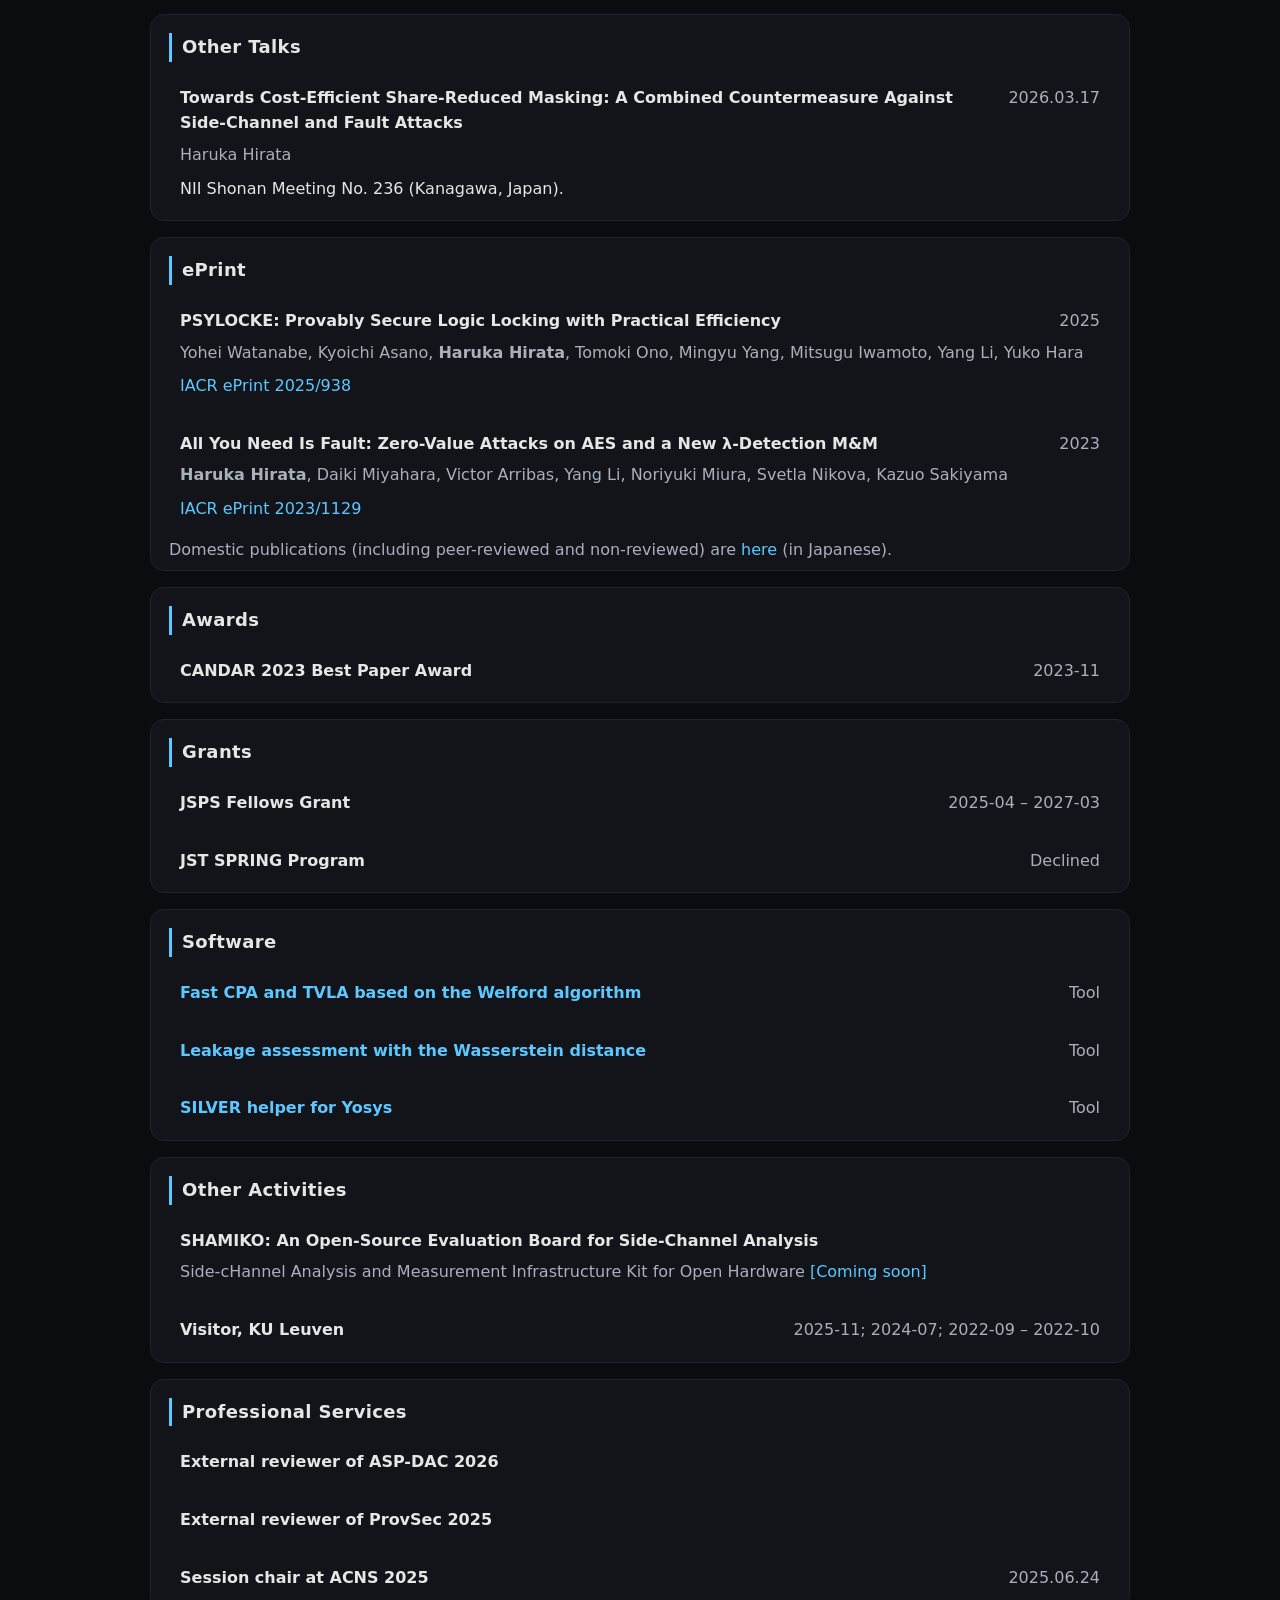
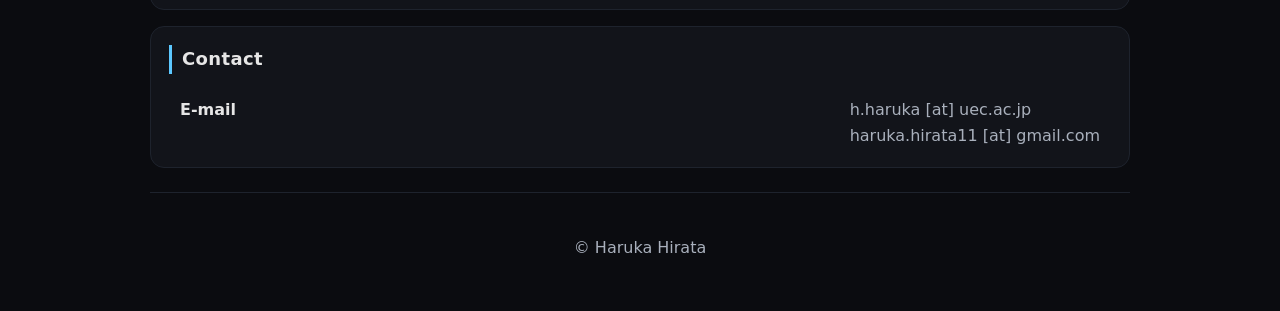
==== commit 34051bfb: "Add secvices; external reviewer" ====
--- a/index.html
+++ b/index.html
@@ -318,10 +318,13 @@
     <section id="services">
       <h2>Professional Services</h2>
       <ul class="item-list">
+        <li class="item"><div class="title">External reviewer of ASP-DAC 2026</div></li>
+        <li class="item"><div class="title">External reviewer of ProvSec 2025</div></li>
         <li class="item">
           <div class="title">Session chair at ACNS 2025</div>
           <div class="meta mono">2025.06.24</div>
         </li>
+
       </ul>
     </section>
 
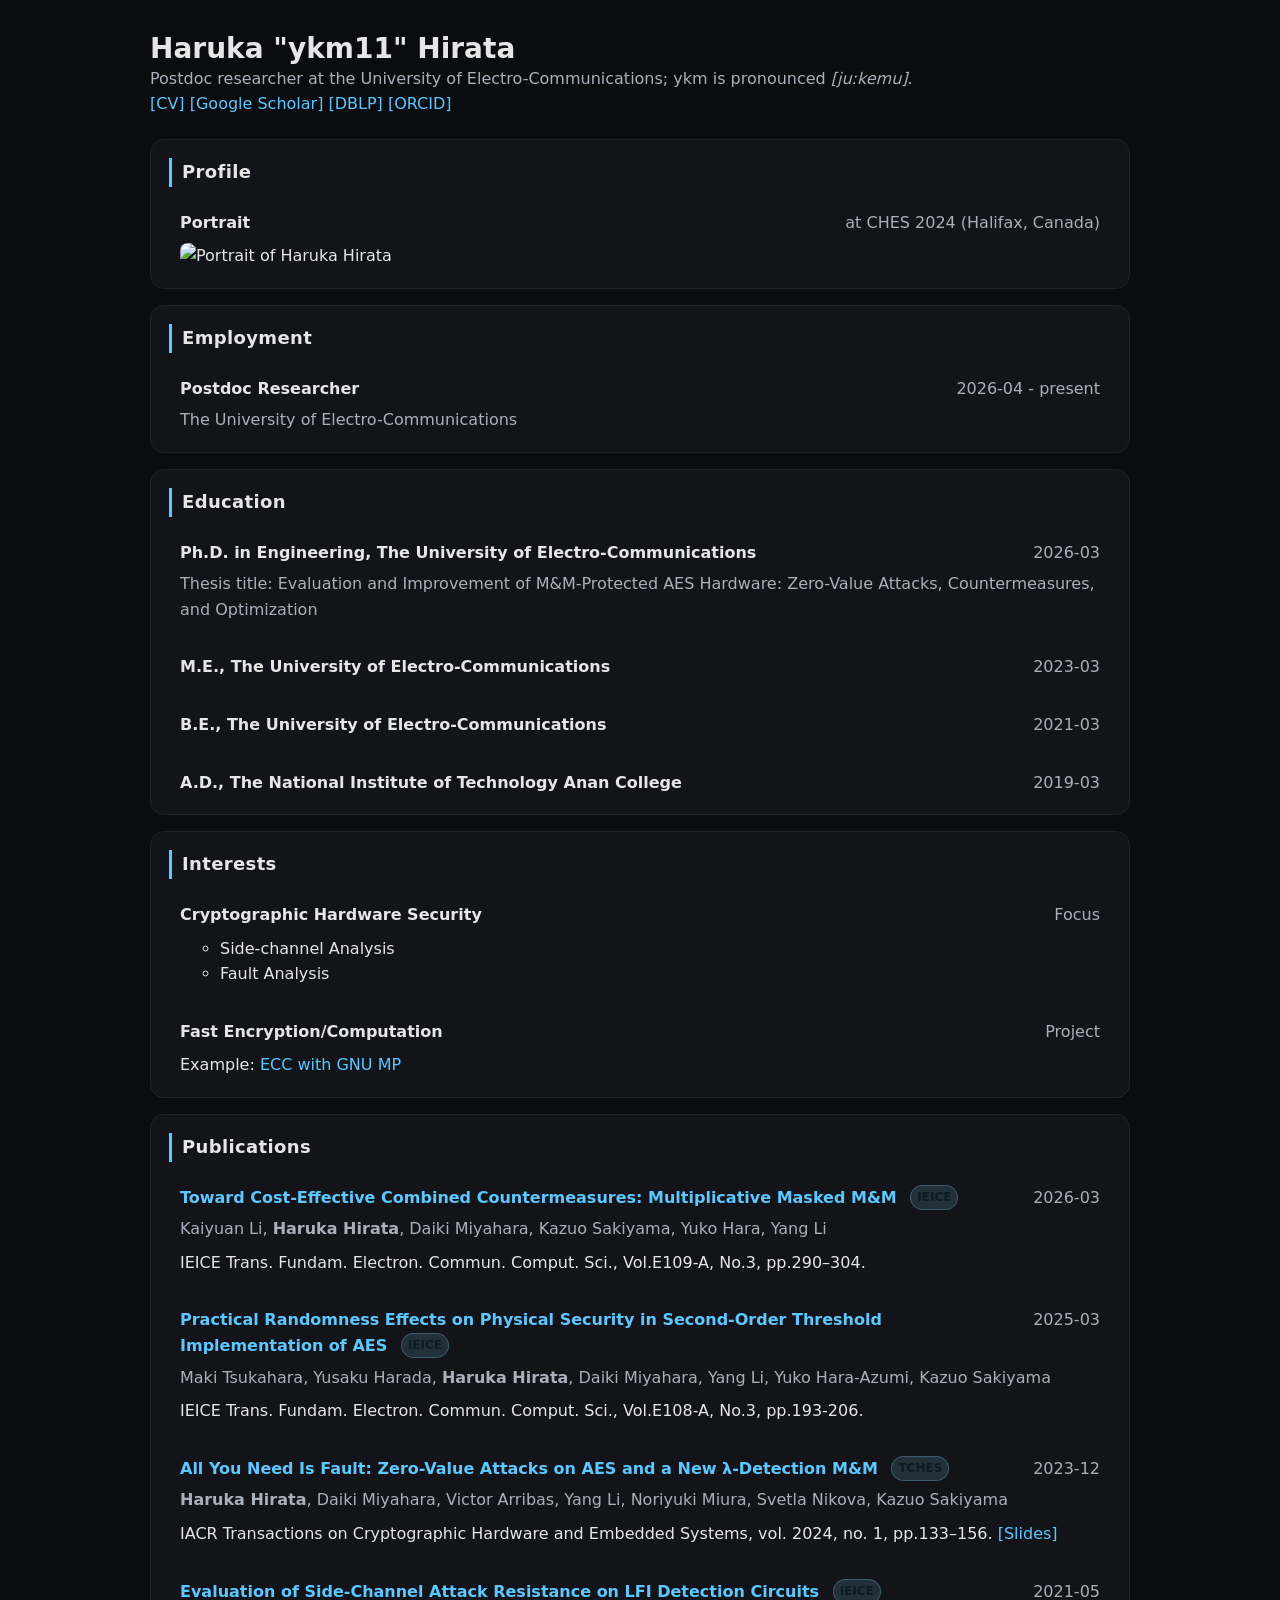
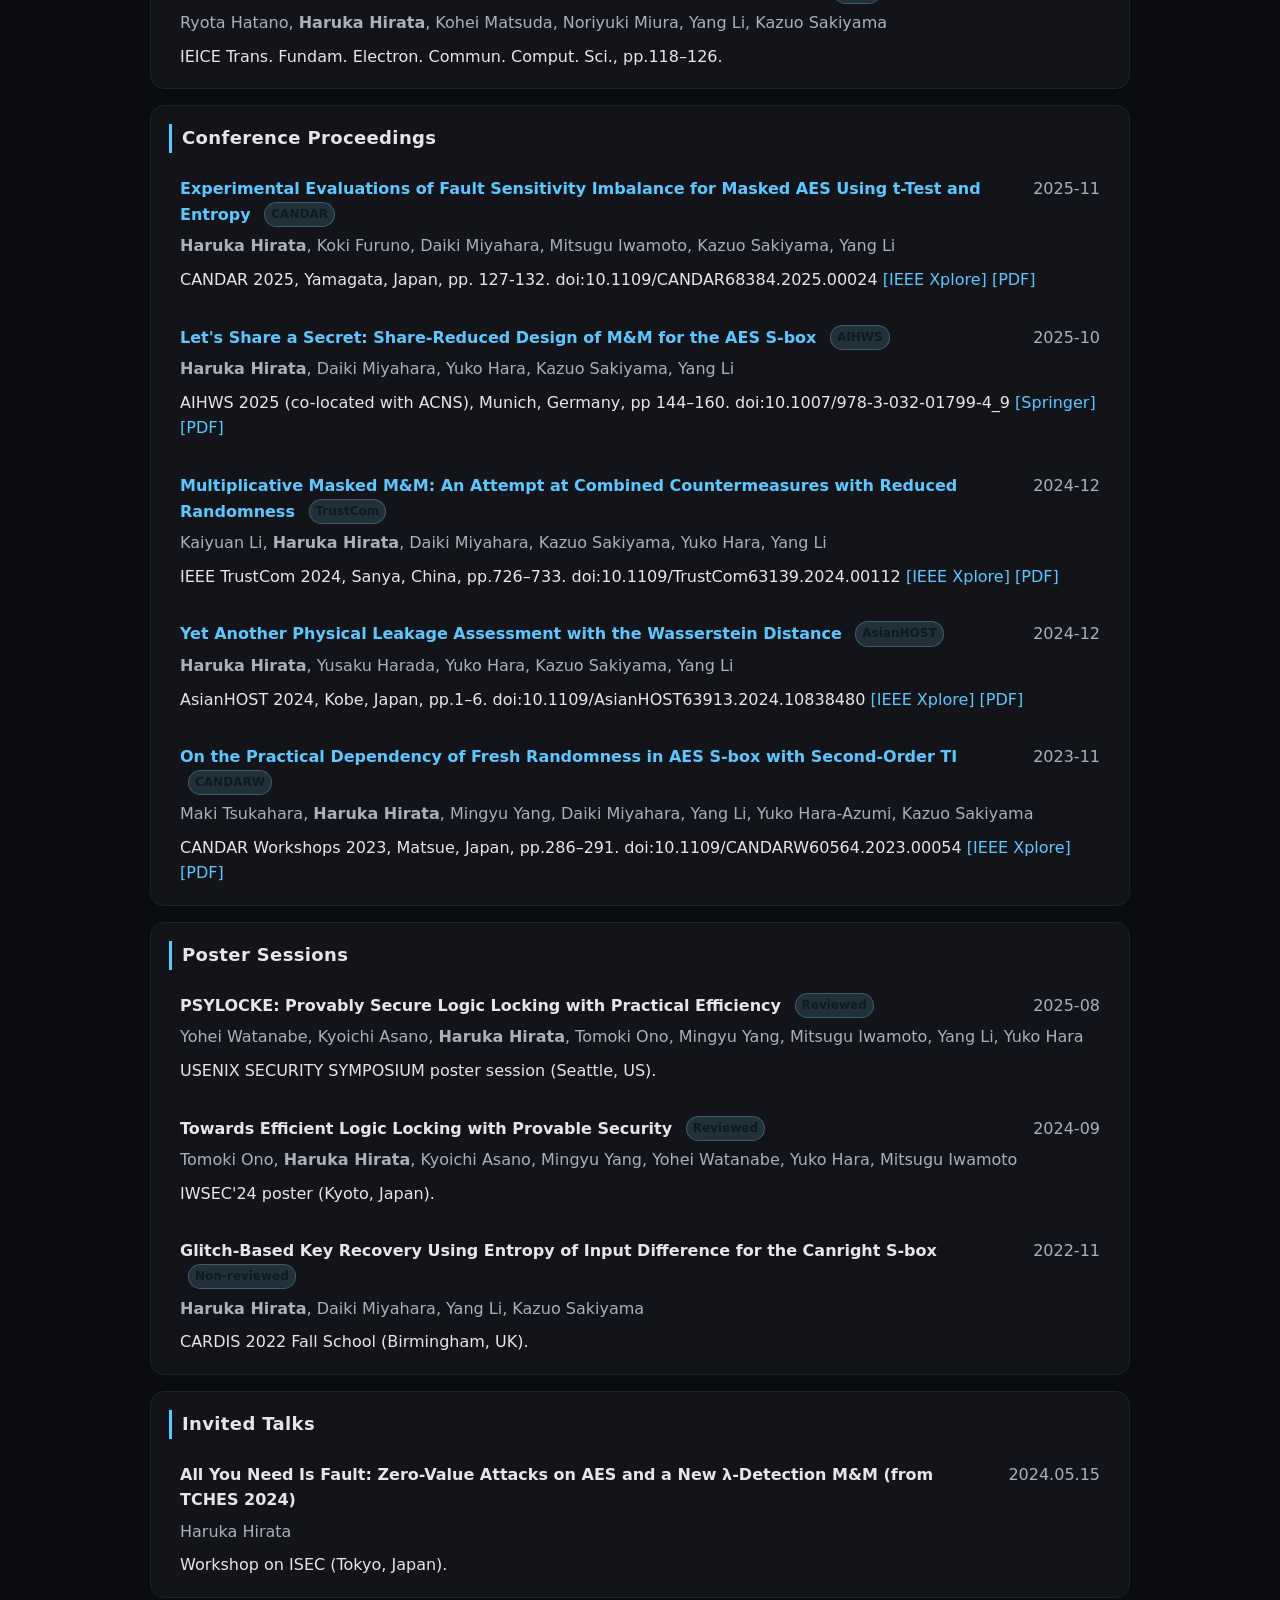
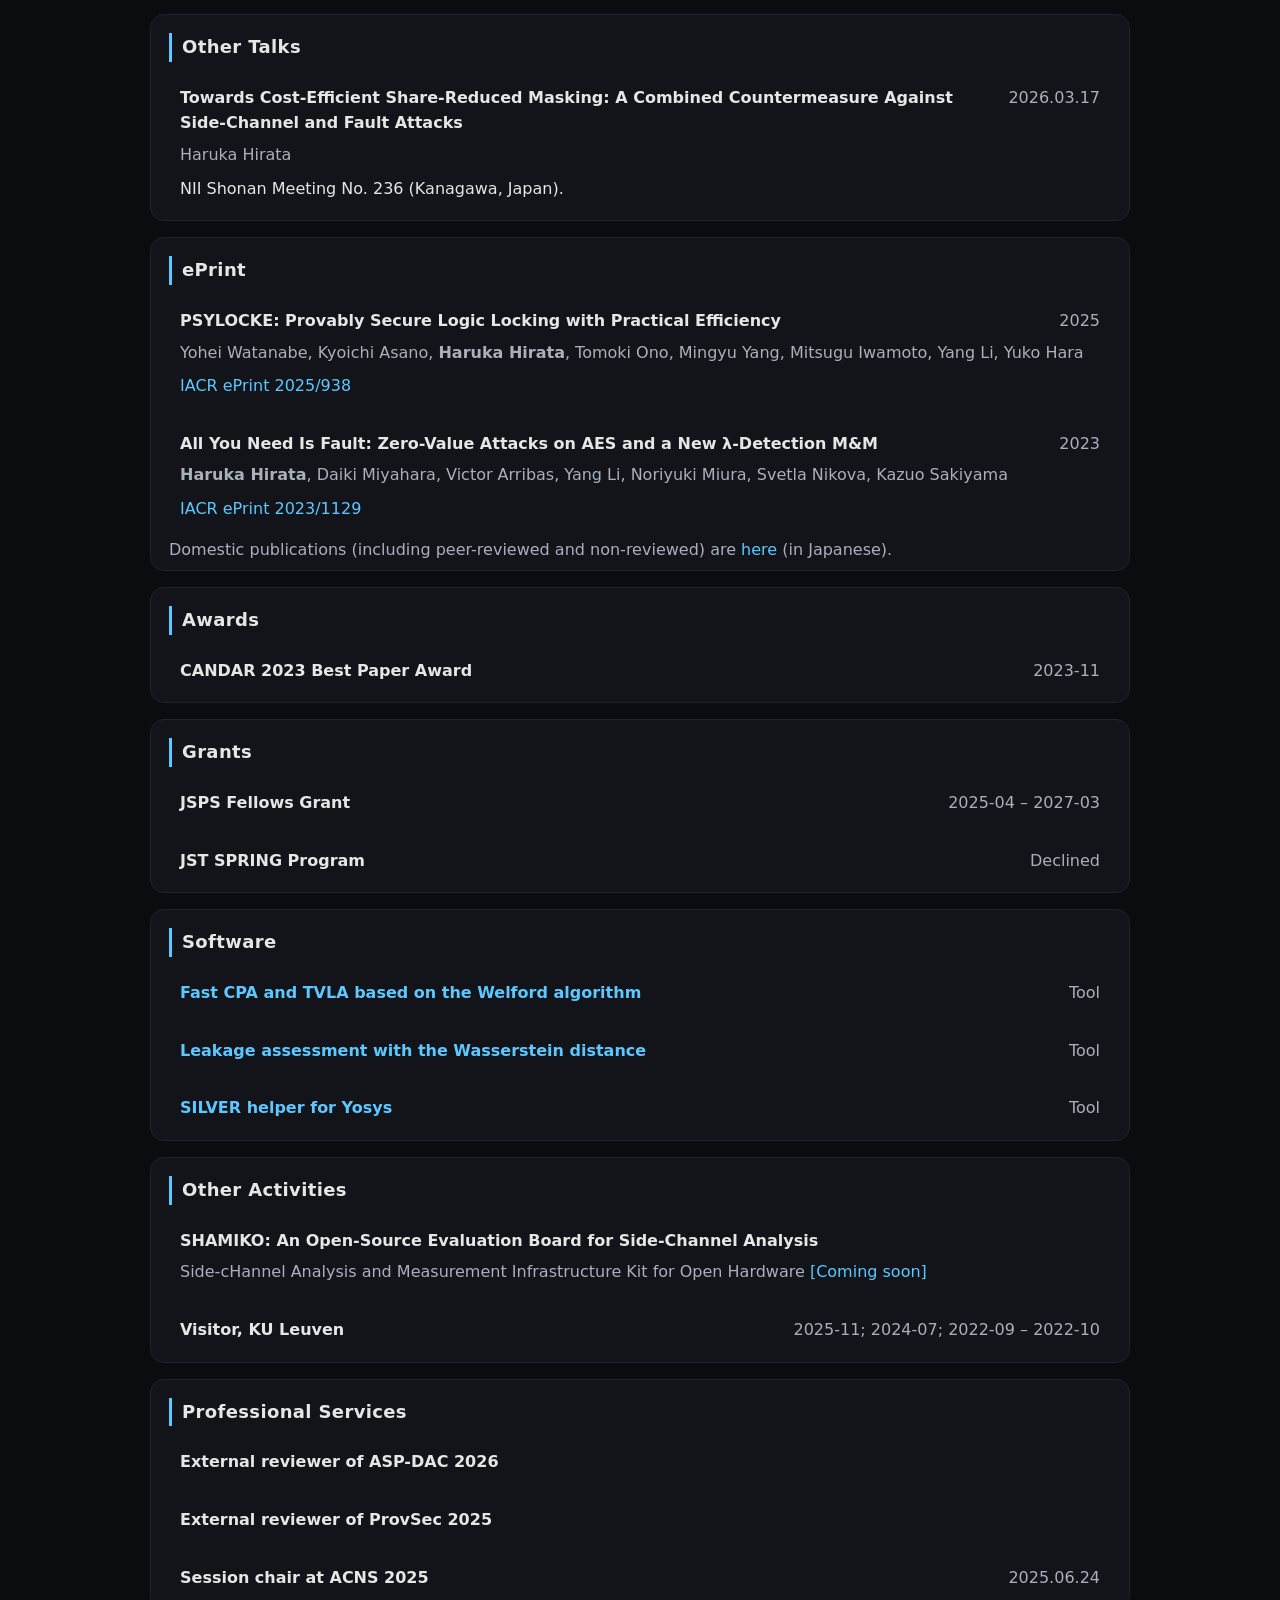
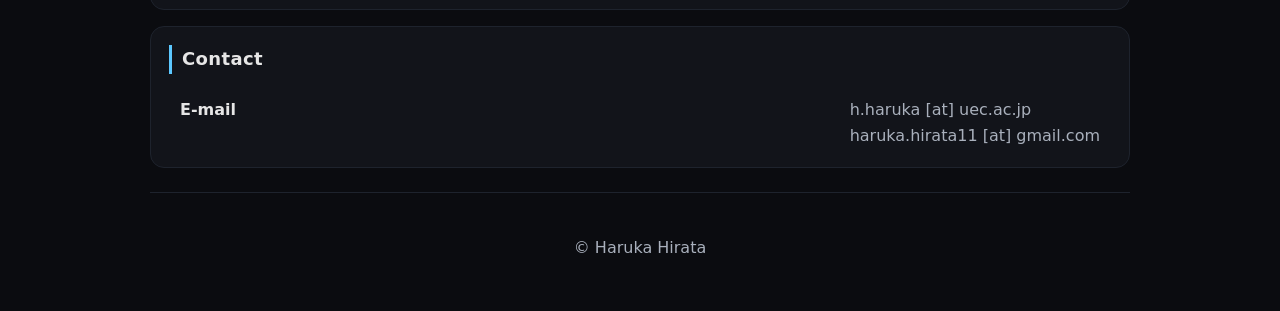
==== commit e95b7415: "update photos" ====
--- a/index.html
+++ b/index.html
@@ -49,7 +49,6 @@
           <div class="meta mono">at CHES 2024 (Halifax, Canada)</div>
           <div class="body">
             <img src="https://sakiyama-lab.jp/wp-content/uploads/PXL_20240907_181517117-624x470.jpg" alt="Portrait of Haruka Hirata" style="max-width: 320px; width: 100%; height: auto; border-radius: 8px;" />
-            <img src="https://sakiyama-lab.jp/wp-content/uploads/IMG_1492-624x468.png" alt="YAMAHA MT-03" style="max-width: 320px; width: 100%; height: auto; border-radius: 8px;" />
           </div>
         </li>
       </ul>
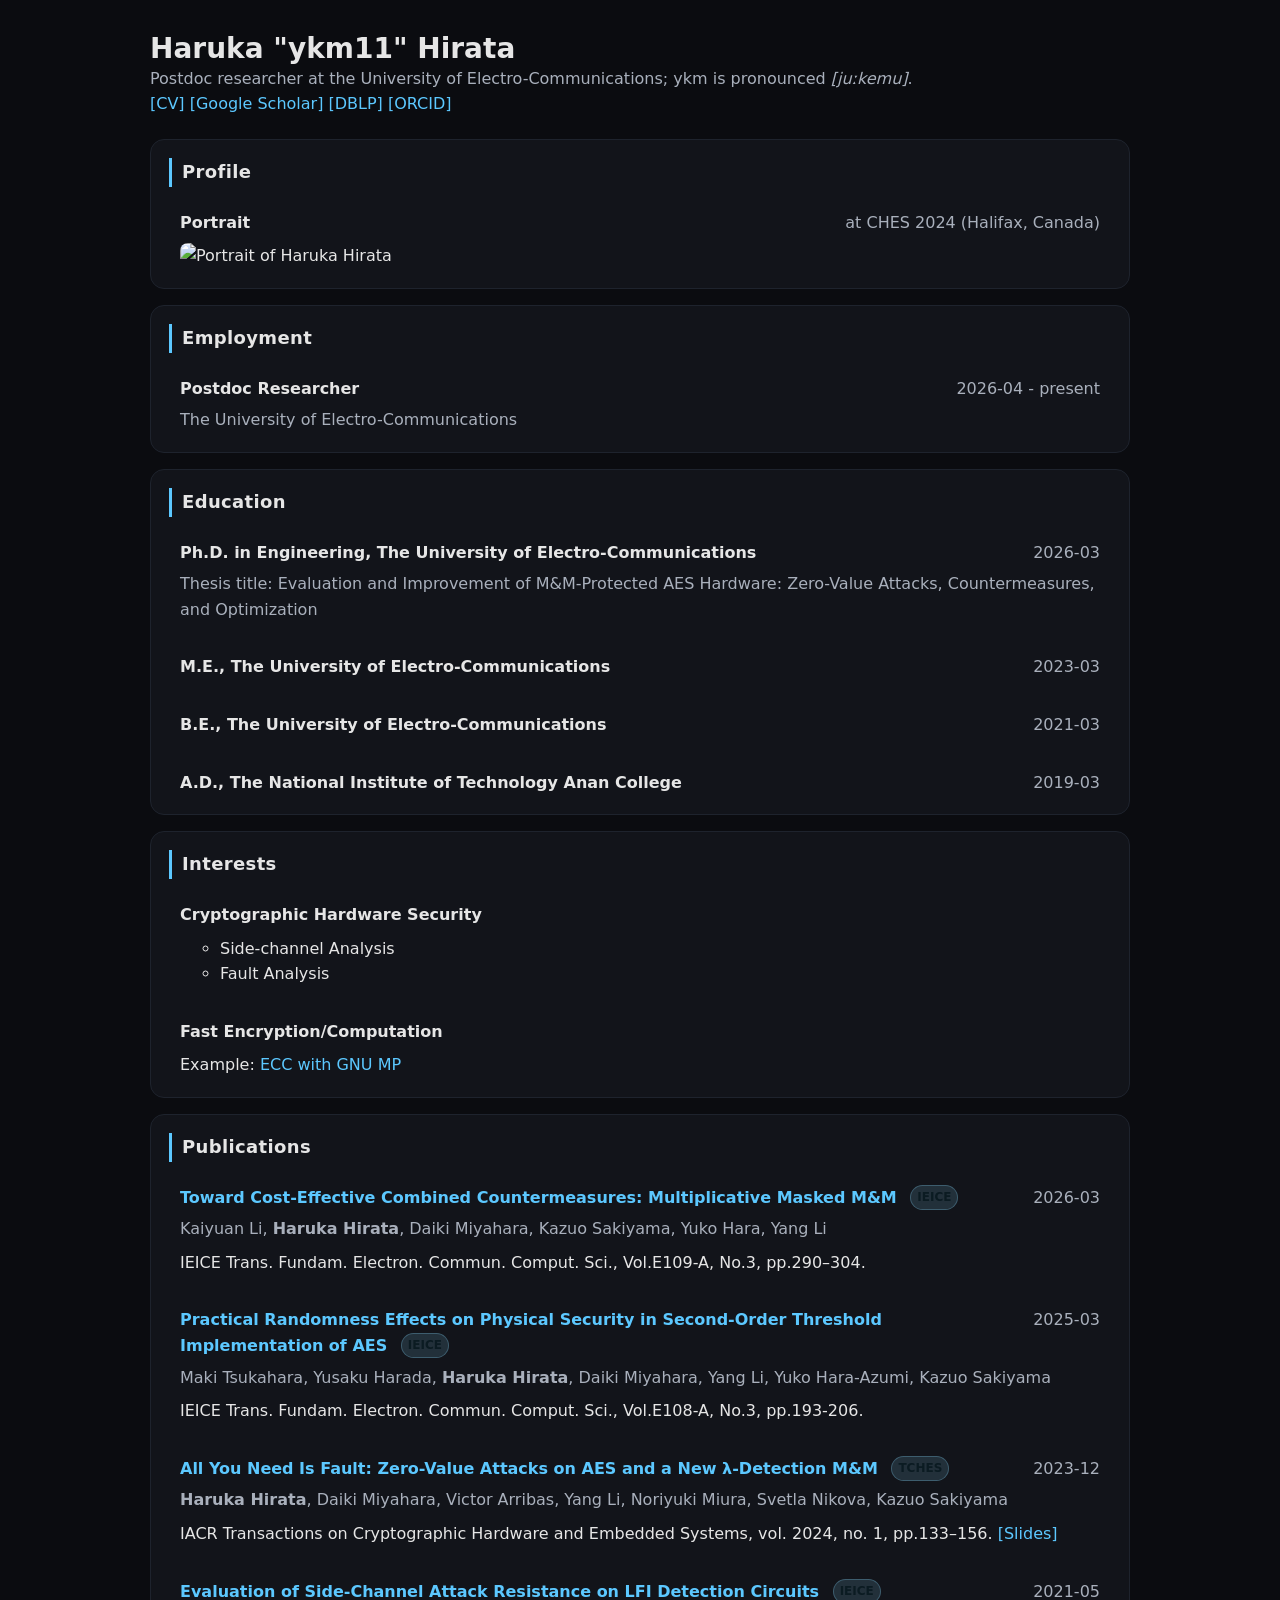
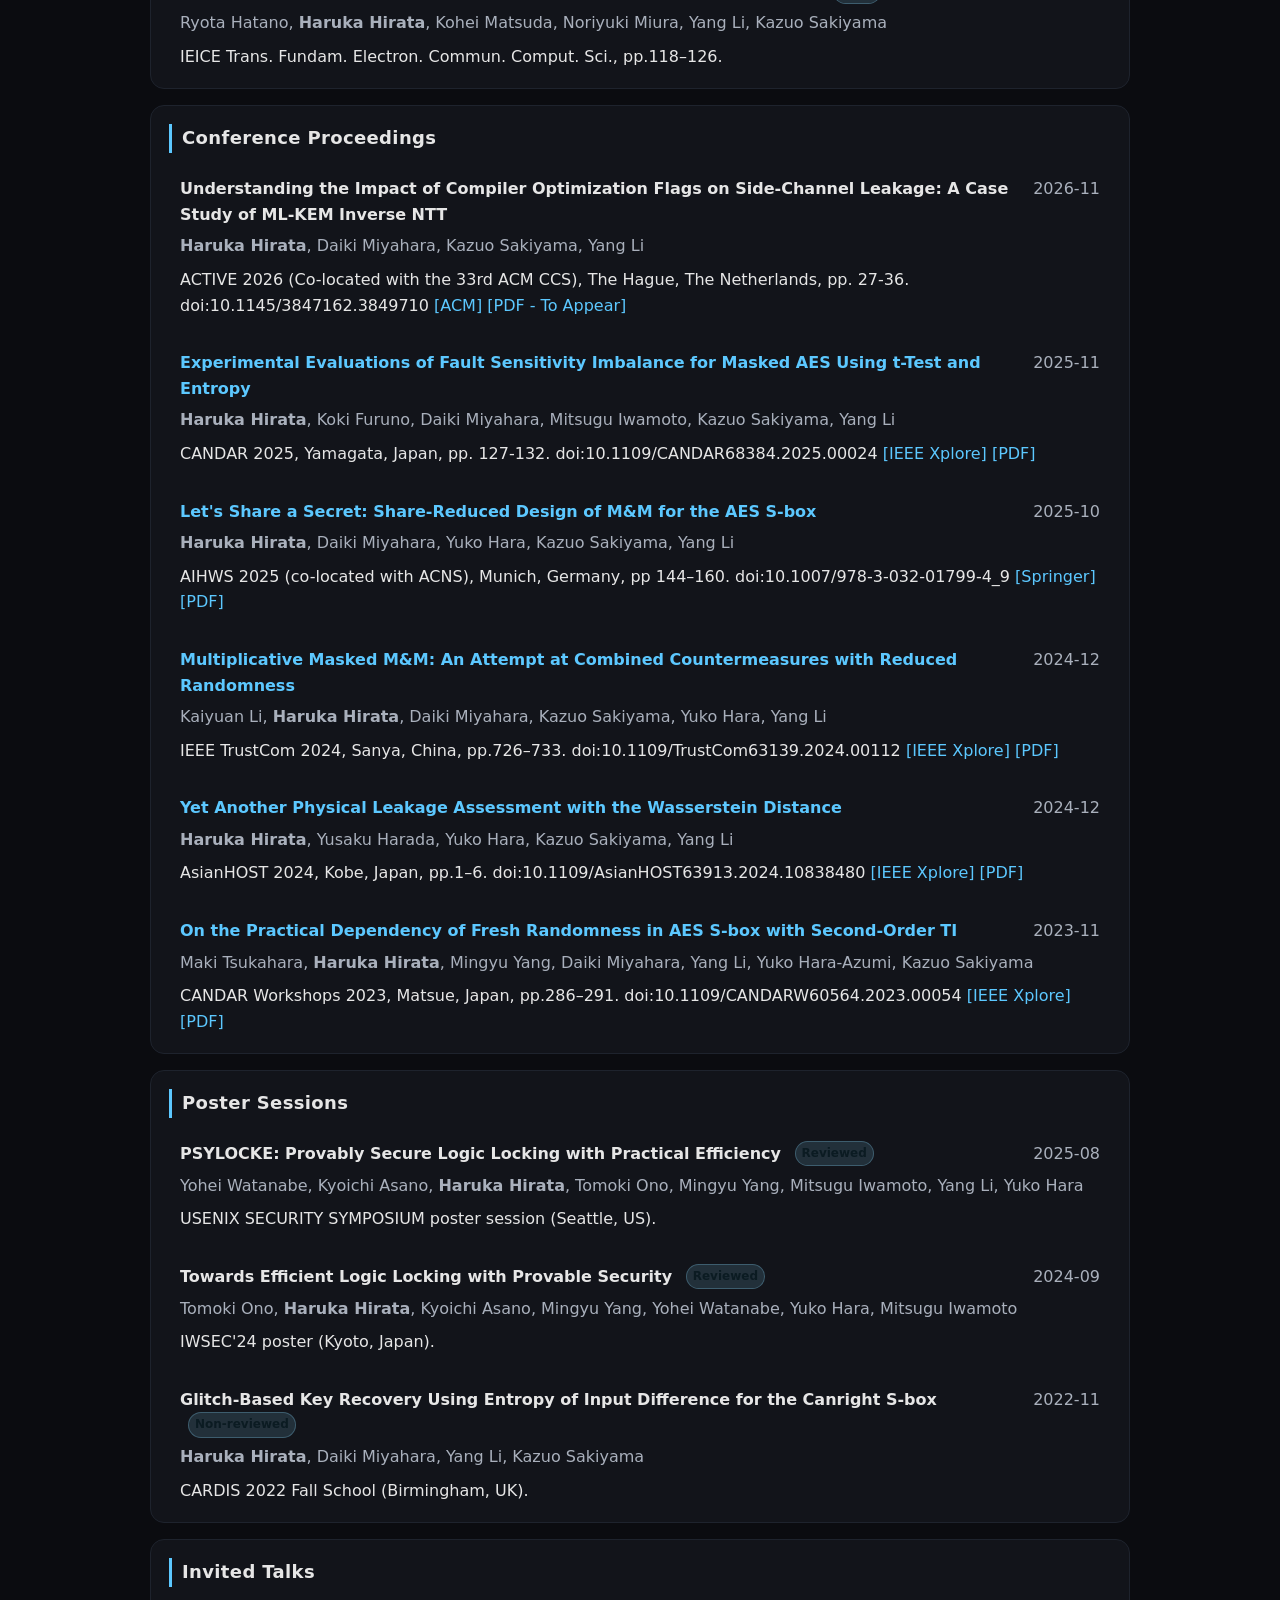
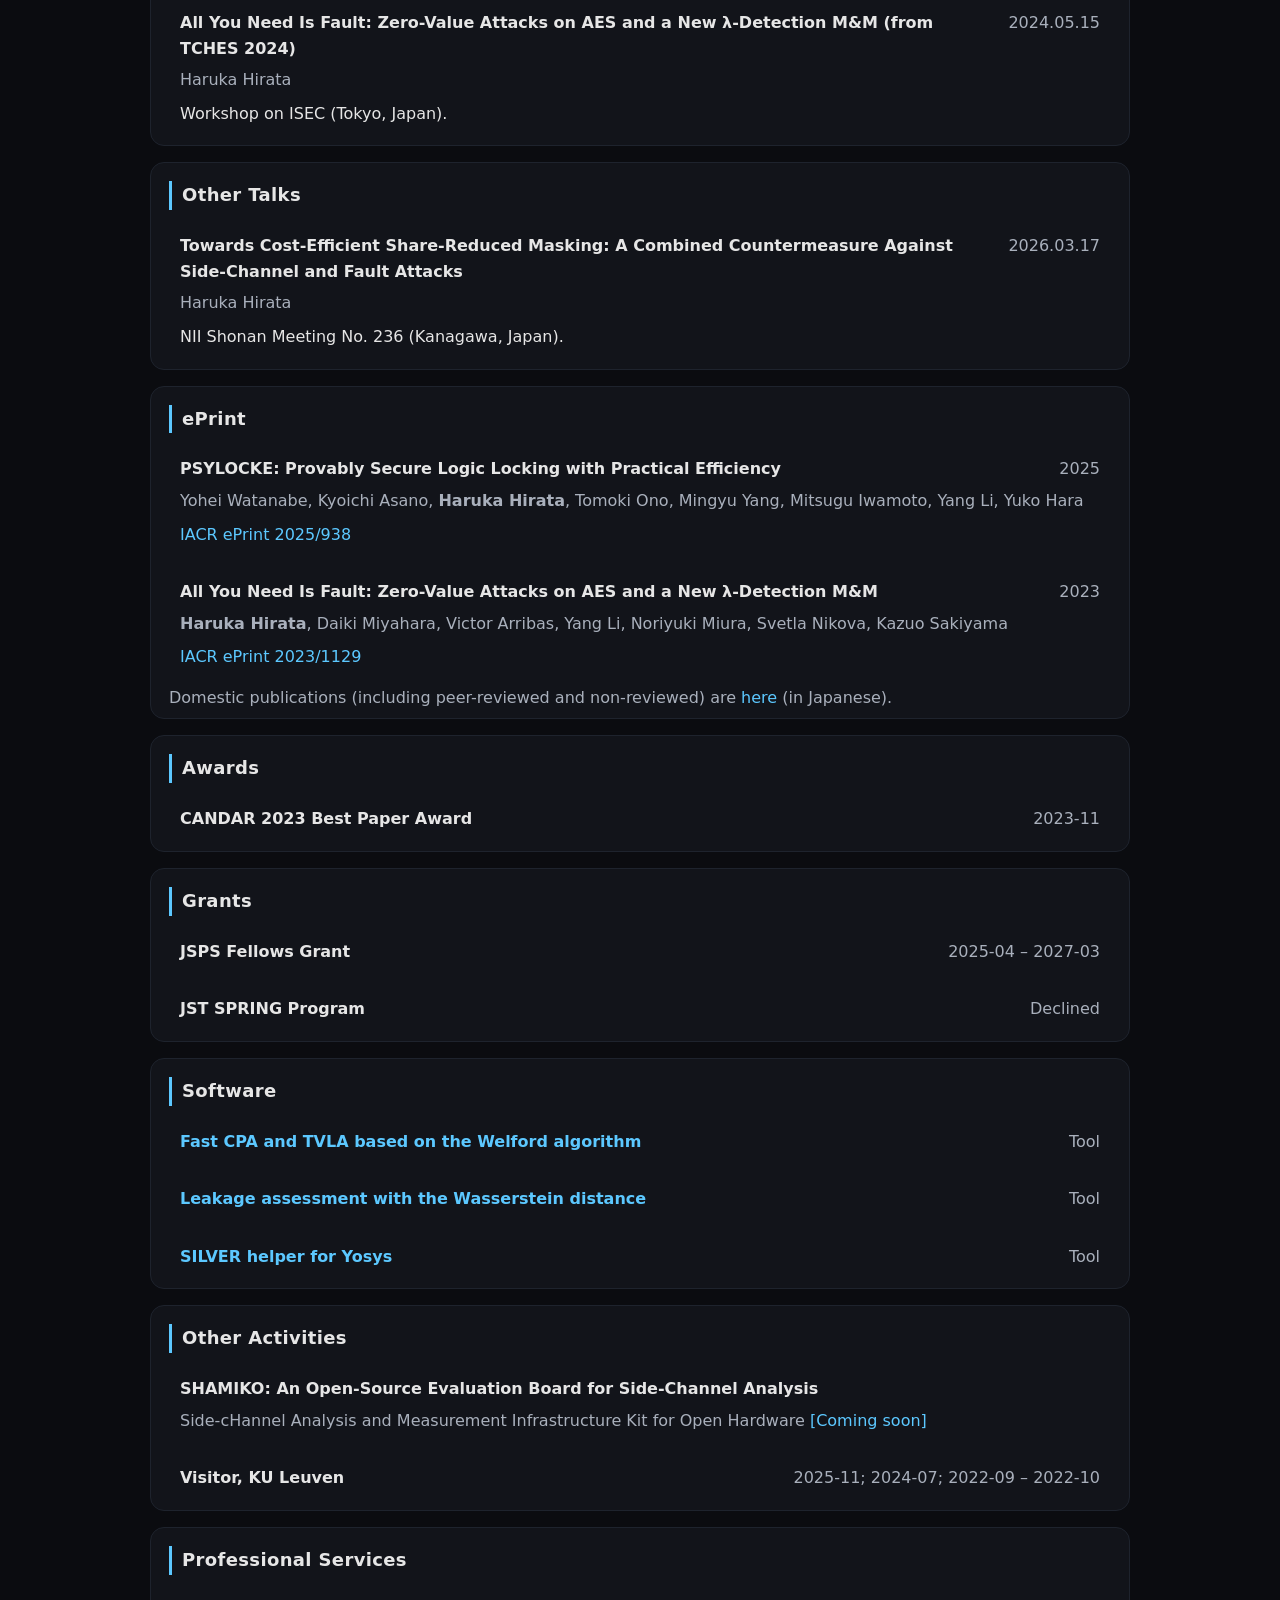
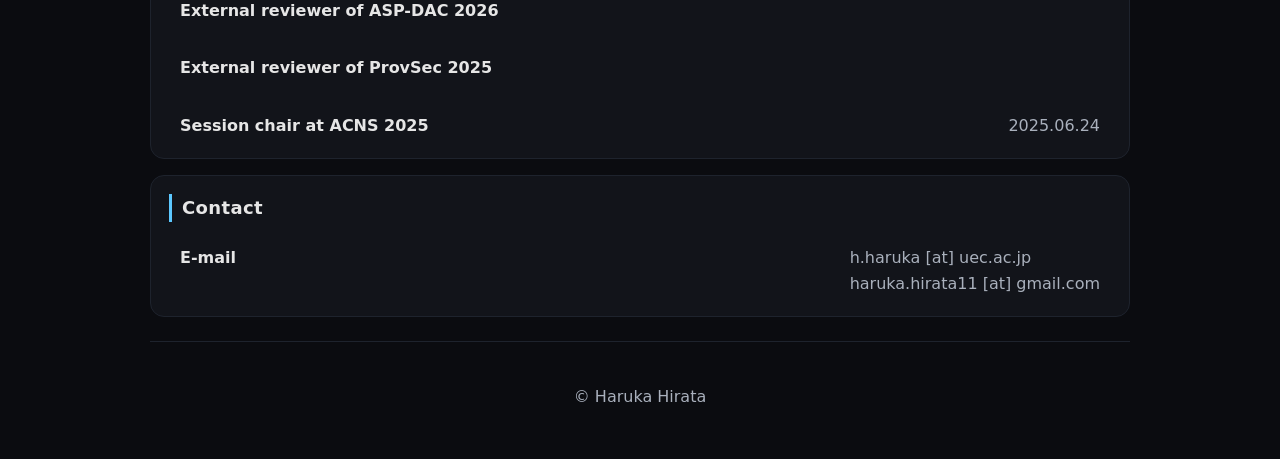
==== commit 78beed28: "Added ACTIVE 2026 information" ====
--- a/index.html
+++ b/index.html
@@ -98,7 +98,6 @@
       <ul class="item-list">
         <li class="item">
           <div class="title">Cryptographic Hardware Security</div>
-          <div class="meta mono">Focus</div>
           <div class="body">
             <ul>
               <li>Side-channel Analysis</li>
@@ -108,7 +107,6 @@
         </li>
         <li class="item">
           <div class="title">Fast Encryption/Computation</div>
-          <div class="meta mono">Project</div>
           <div class="body">Example: <a href="https://github.com/ykm11/lab-youth/tree/master/ellipticCurve">ECC with GNU MP</a></div>
         </li>
       </ul>
@@ -150,31 +148,43 @@
       <h2>Conference Proceedings</h2>
       <ul class="item-list">
         <li class="item">
-          <div class="title"><a href="publications/candar2025.html">Experimental Evaluations of Fault Sensitivity Imbalance for Masked AES Using t-Test and Entropy</a> <span class="label">CANDAR</span></div>
+          <!-- <div class="title"><a href="#">Understanding the Impact of Compiler Optimization Flags on Side-Channel Leakage: A Case Study of ML-KEM Inverse NTT</a> </div> -->
+          <div class="title">Understanding the Impact of Compiler Optimization Flags on Side-Channel Leakage: A Case Study of ML-KEM Inverse NTT</div>
+          <div class="meta mono">2026-11</div>
+          <div class="sub"><strong>Haruka Hirata</strong>, Daiki Miyahara, Kazuo Sakiyama, Yang Li</div>
+          <div class="body">ACTIVE 2026 (Co-located with the 33rd ACM CCS), The Hague, The Netherlands, pp. 27-36. doi:10.1145/3847162.3849710 <a href="https://dl.acm.org/doi/10.1145/3847162.3849710">[ACM]</a> <a href="#">[PDF - To Appear]</a></div>
+        </li>
+
+        <li class="item">
+          <div class="title"><a href="publications/candar2025.html">Experimental Evaluations of Fault Sensitivity Imbalance for Masked AES Using t-Test and Entropy</a> </div>
           <div class="meta mono">2025-11</div>
           <div class="sub"><strong>Haruka Hirata</strong>, Koki Furuno, Daiki Miyahara, Mitsugu Iwamoto, Kazuo Sakiyama, Yang Li</div>
           <div class="body">CANDAR 2025, Yamagata, Japan, pp. 127-132. doi:10.1109/CANDAR68384.2025.00024 <a href="https://ieeexplore.ieee.org/abstract/document/11318597">[IEEE Xplore]</a> <a href="publications/CANDAR2025_submitted_ver.pdf">[PDF]</a></div>
         </li>
-        <li class="item">
-          <div class="title"><a href="publications/aihws2025.html">Let's Share a Secret: Share-Reduced Design of M&amp;M for the AES S-box</a> <span class="label">AIHWS</span></div>
+
+        <li class="item">
+          <div class="title"><a href="publications/aihws2025.html">Let's Share a Secret: Share-Reduced Design of M&amp;M for the AES S-box</a> </div>
           <div class="meta mono">2025-10</div>
           <div class="sub"><strong>Haruka Hirata</strong>, Daiki Miyahara, Yuko Hara, Kazuo Sakiyama, Yang Li</div>
           <div class="body">AIHWS 2025 (co-located with ACNS), Munich, Germany, pp 144–160. doi:10.1007/978-3-032-01799-4_9 <a href="https://link.springer.com/chapter/10.1007/978-3-032-01799-4_9">[Springer]</a> <a href="publications/AIHWS2025_accepted_ver.pdf">[PDF]</a></div>
         </li>
-        <li class="item">
-          <div class="title"><a href="publications/trustcom2024.html">Multiplicative Masked M&amp;M: An Attempt at Combined Countermeasures with Reduced Randomness</a> <span class="label">TrustCom</span></div>
+
+        <li class="item">
+          <div class="title"><a href="publications/trustcom2024.html">Multiplicative Masked M&amp;M: An Attempt at Combined Countermeasures with Reduced Randomness</a></div>
           <div class="meta mono">2024-12</div>
           <div class="sub">Kaiyuan Li, <strong>Haruka Hirata</strong>, Daiki Miyahara, Kazuo Sakiyama, Yuko Hara, Yang Li</div>
           <div class="body">IEEE TrustCom 2024, Sanya, China, pp.726–733. doi:10.1109/TrustCom63139.2024.00112 <a href="https://ieeexplore.ieee.org/abstract/document/10945219">[IEEE Xplore]</a> <a href="publications/TrustCom2024_accepted_ver.pdf">[PDF]</a></div>
         </li>
-        <li class="item">
-          <div class="title"><a href="publications/asianhost2024.html">Yet Another Physical Leakage Assessment with the Wasserstein Distance</a> <span class="label">AsianHOST</span></div>
+
+        <li class="item">
+          <div class="title"><a href="publications/asianhost2024.html">Yet Another Physical Leakage Assessment with the Wasserstein Distance</a> </div>
           <div class="meta mono">2024-12</div>
           <div class="sub"><strong>Haruka Hirata</strong>, Yusaku Harada, Yuko Hara, Kazuo Sakiyama, Yang Li</div>
           <div class="body">AsianHOST 2024, Kobe, Japan, pp.1–6. doi:10.1109/AsianHOST63913.2024.10838480 <a href="https://ieeexplore.ieee.org/document/10838480">[IEEE Xplore]</a> <a href="publications/ASIANHOST2024_submitted_ver.pdf">[PDF]</a></div>
         </li>
-        <li class="item">
-          <div class="title"><a href="publications/candar2023.html">On the Practical Dependency of Fresh Randomness in AES S-box with Second-Order TI</a> <span class="label">CANDARW</span></div>
+
+        <li class="item">
+          <div class="title"><a href="publications/candar2023.html">On the Practical Dependency of Fresh Randomness in AES S-box with Second-Order TI</a> </div>
           <div class="meta mono">2023-11</div>
           <div class="sub">Maki Tsukahara, <strong>Haruka Hirata</strong>, Mingyu Yang, Daiki Miyahara, Yang Li, Yuko Hara-Azumi, Kazuo Sakiyama</div>
           <div class="body">CANDAR Workshops 2023, Matsue, Japan, pp.286–291. doi:10.1109/CANDARW60564.2023.00054 <a href="https://ieeexplore.ieee.org/document/10409832">[IEEE Xplore]</a> <a href="publications/CANDARW2023_submitted_ver.pdf">[PDF]</a></div>
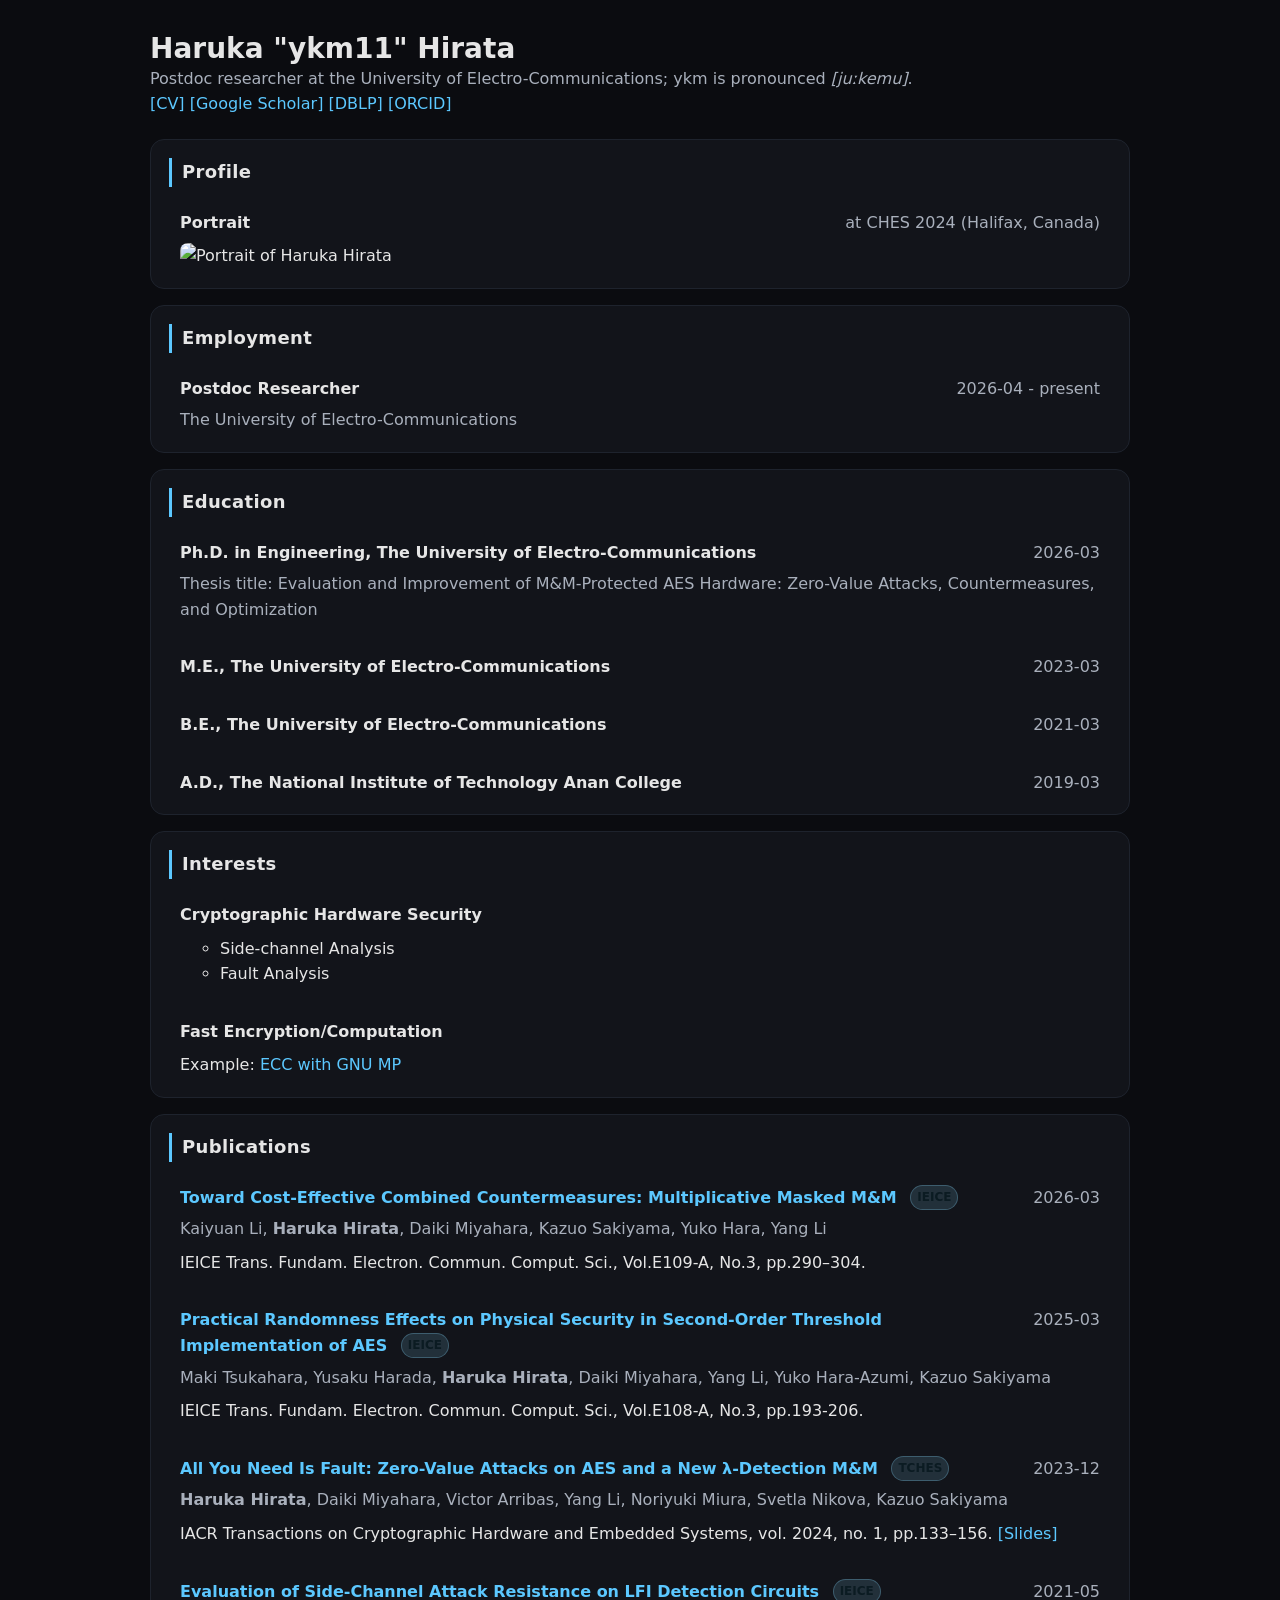
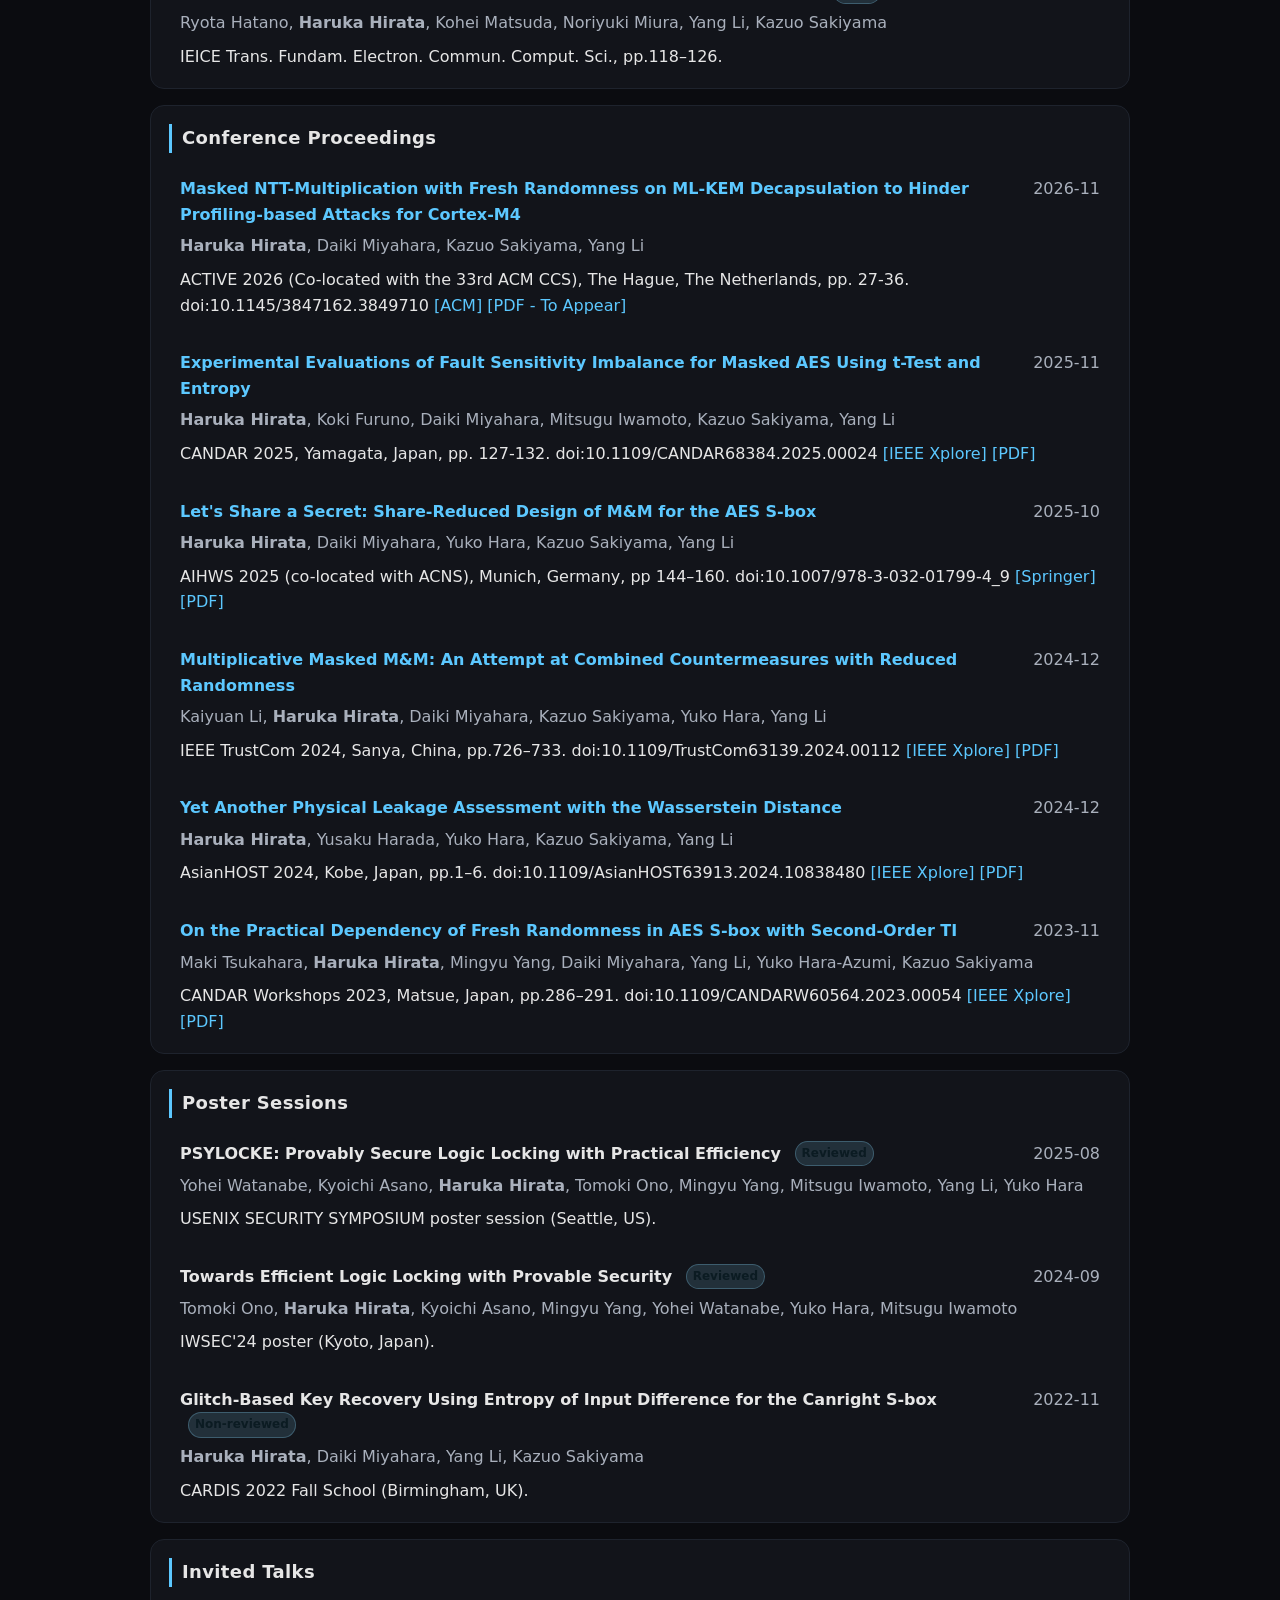
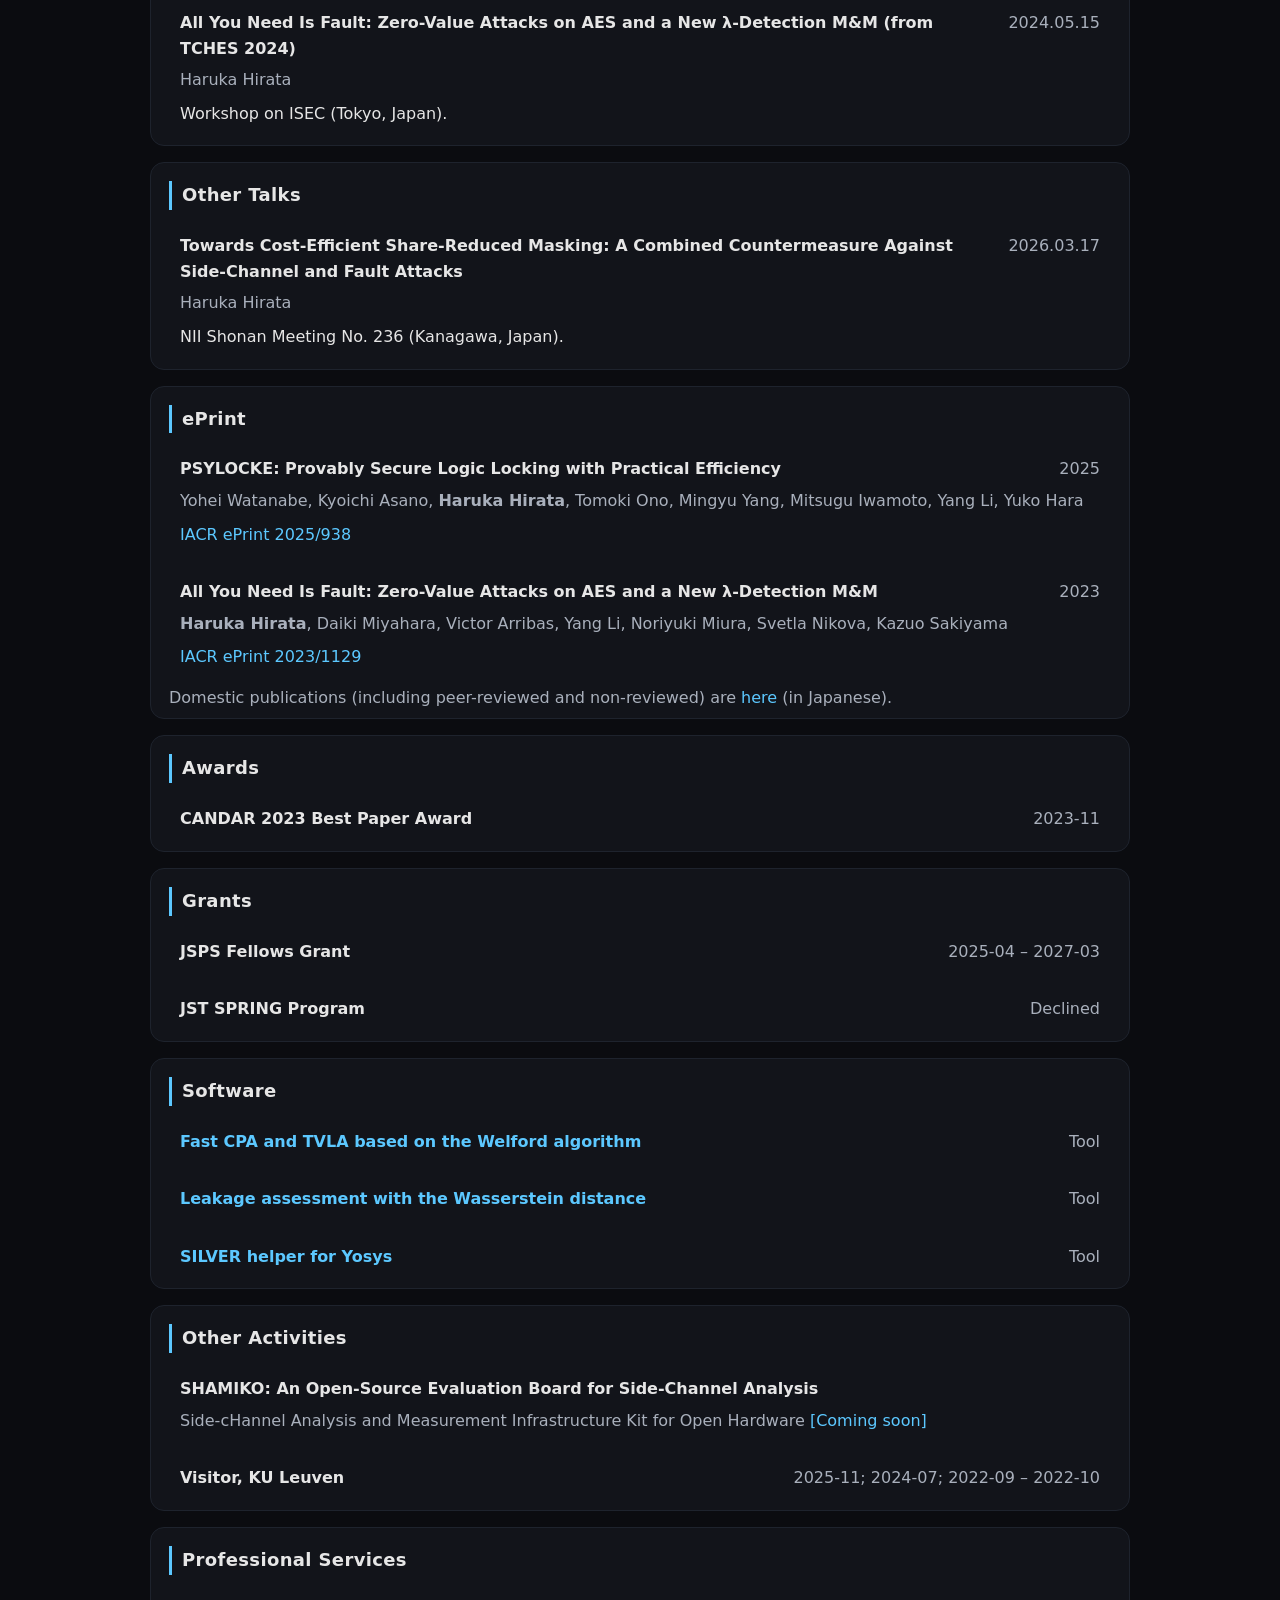
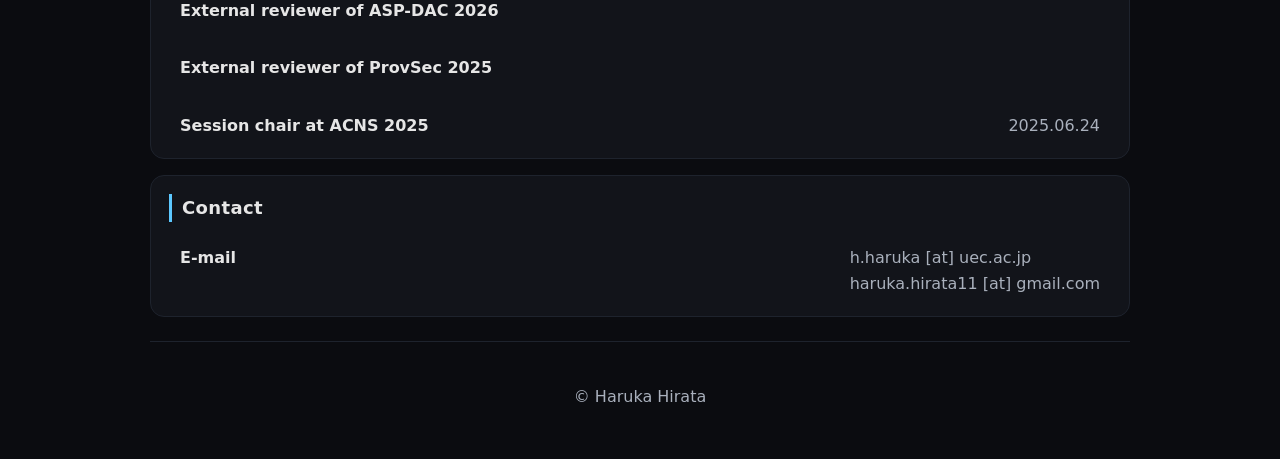
==== commit 12526612: "Update ACTIVE2026" ====
--- a/index.html
+++ b/index.html
@@ -148,8 +148,7 @@
       <h2>Conference Proceedings</h2>
       <ul class="item-list">
         <li class="item">
-          <!-- <div class="title"><a href="#">Understanding the Impact of Compiler Optimization Flags on Side-Channel Leakage: A Case Study of ML-KEM Inverse NTT</a> </div> -->
-          <div class="title">Understanding the Impact of Compiler Optimization Flags on Side-Channel Leakage: A Case Study of ML-KEM Inverse NTT</div>
+          <div class="title"><a href="publications/active2026.html">Masked NTT-Multiplication with Fresh Randomness on ML-KEM Decapsulation to Hinder Profiling-based Attacks for Cortex-M4</a> </div>
           <div class="meta mono">2026-11</div>
           <div class="sub"><strong>Haruka Hirata</strong>, Daiki Miyahara, Kazuo Sakiyama, Yang Li</div>
           <div class="body">ACTIVE 2026 (Co-located with the 33rd ACM CCS), The Hague, The Netherlands, pp. 27-36. doi:10.1145/3847162.3849710 <a href="https://dl.acm.org/doi/10.1145/3847162.3849710">[ACM]</a> <a href="#">[PDF - To Appear]</a></div>
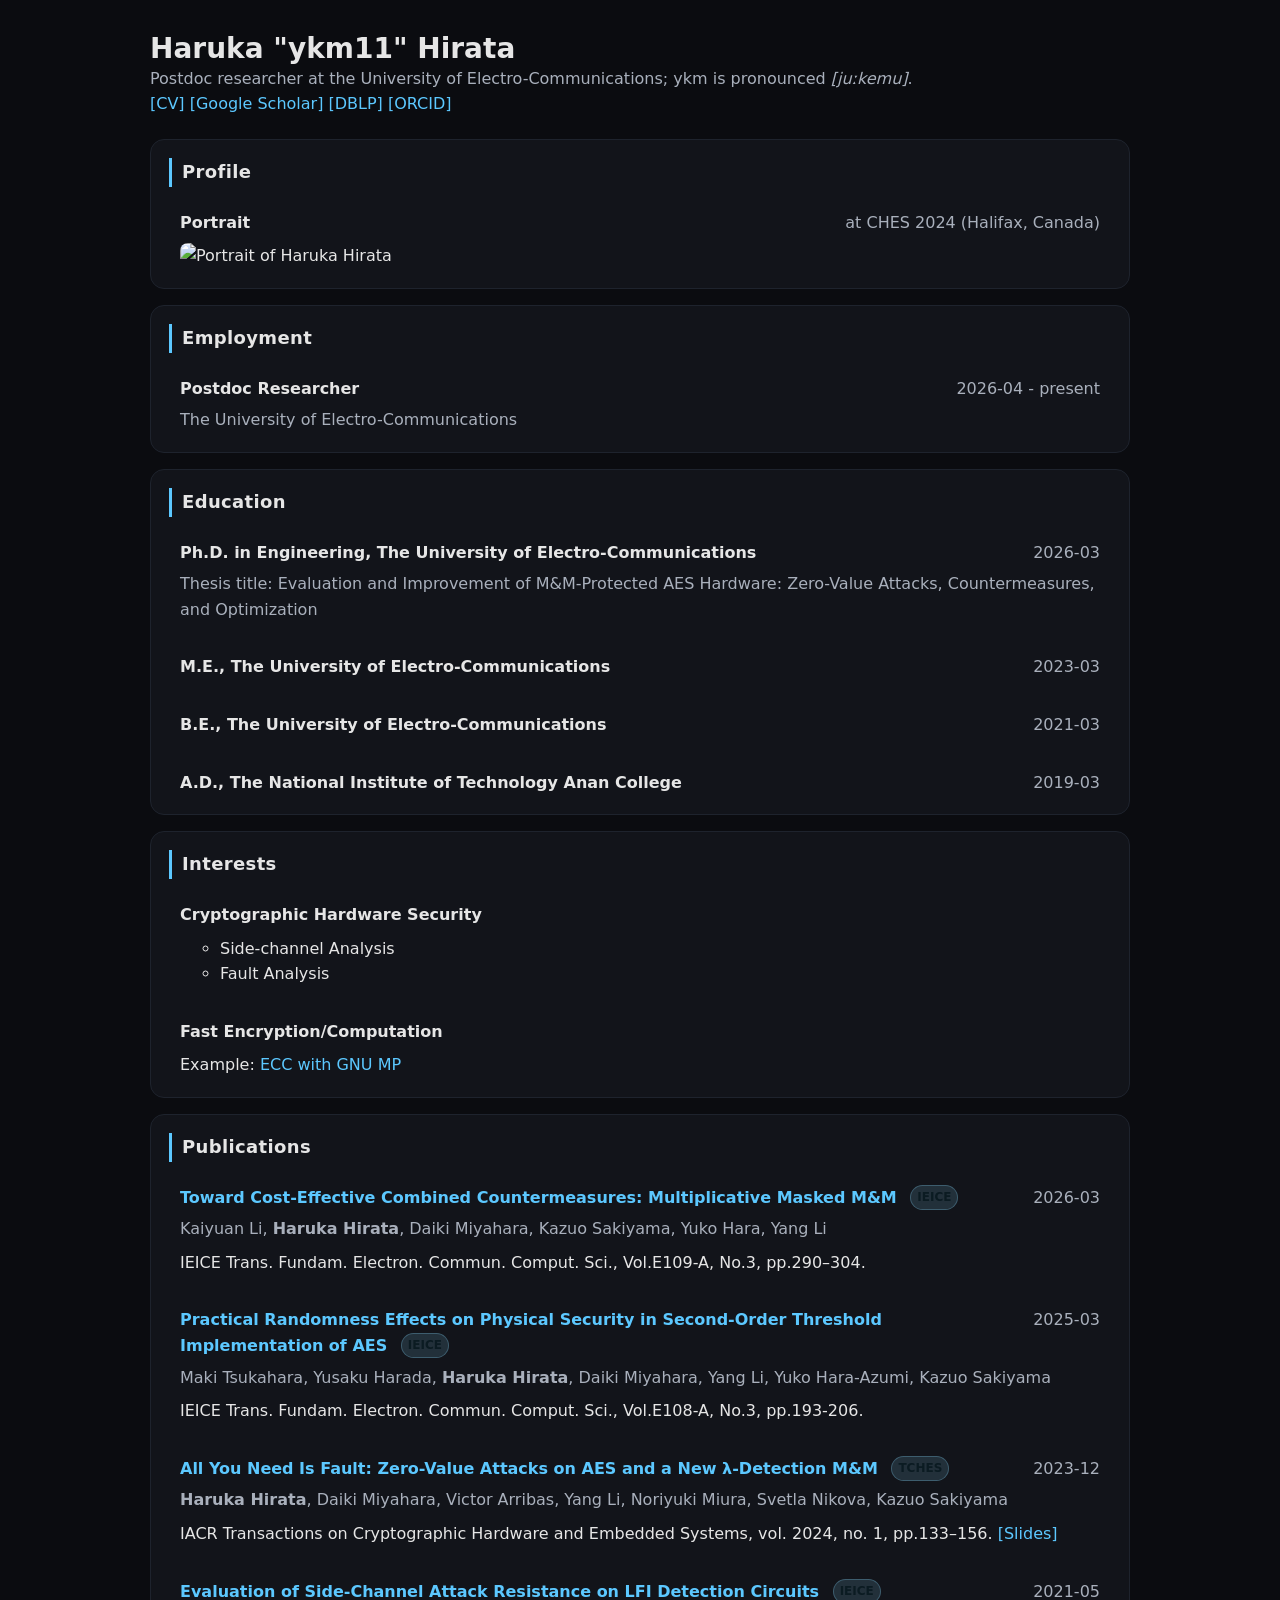
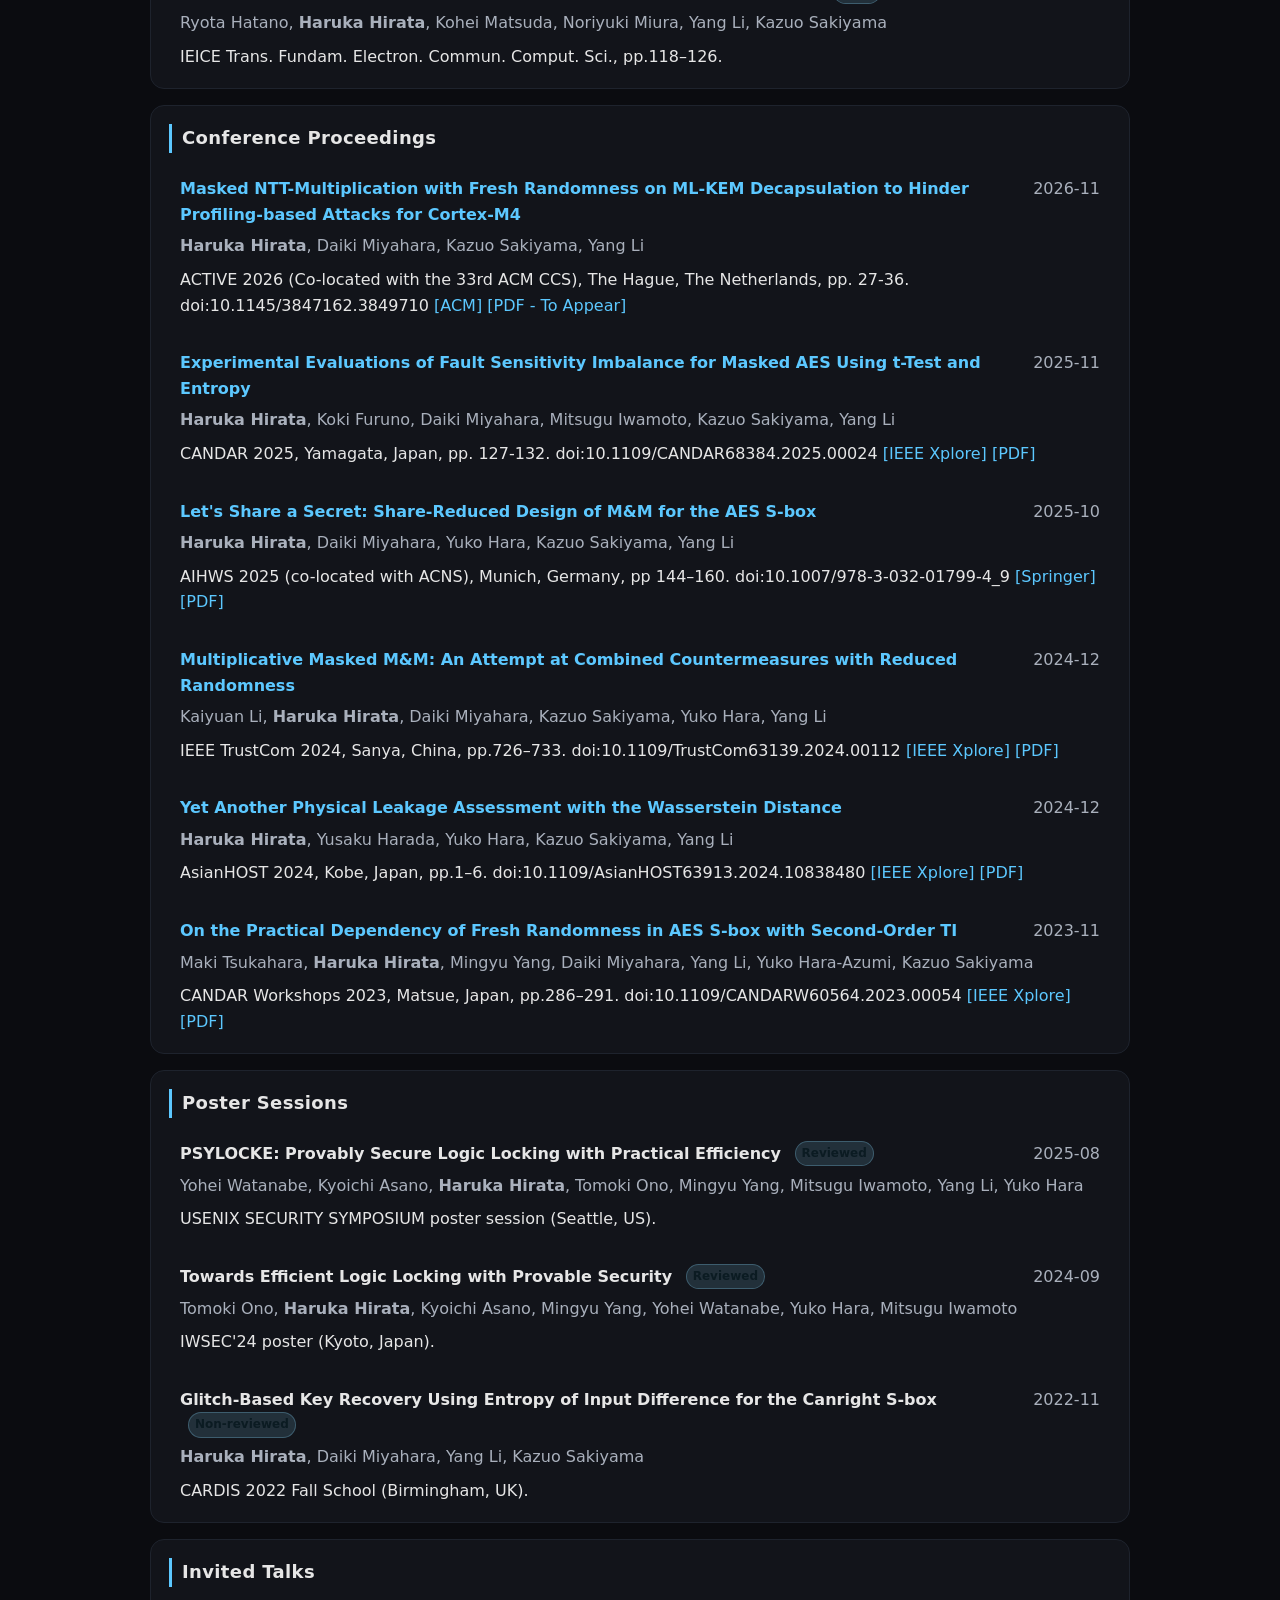
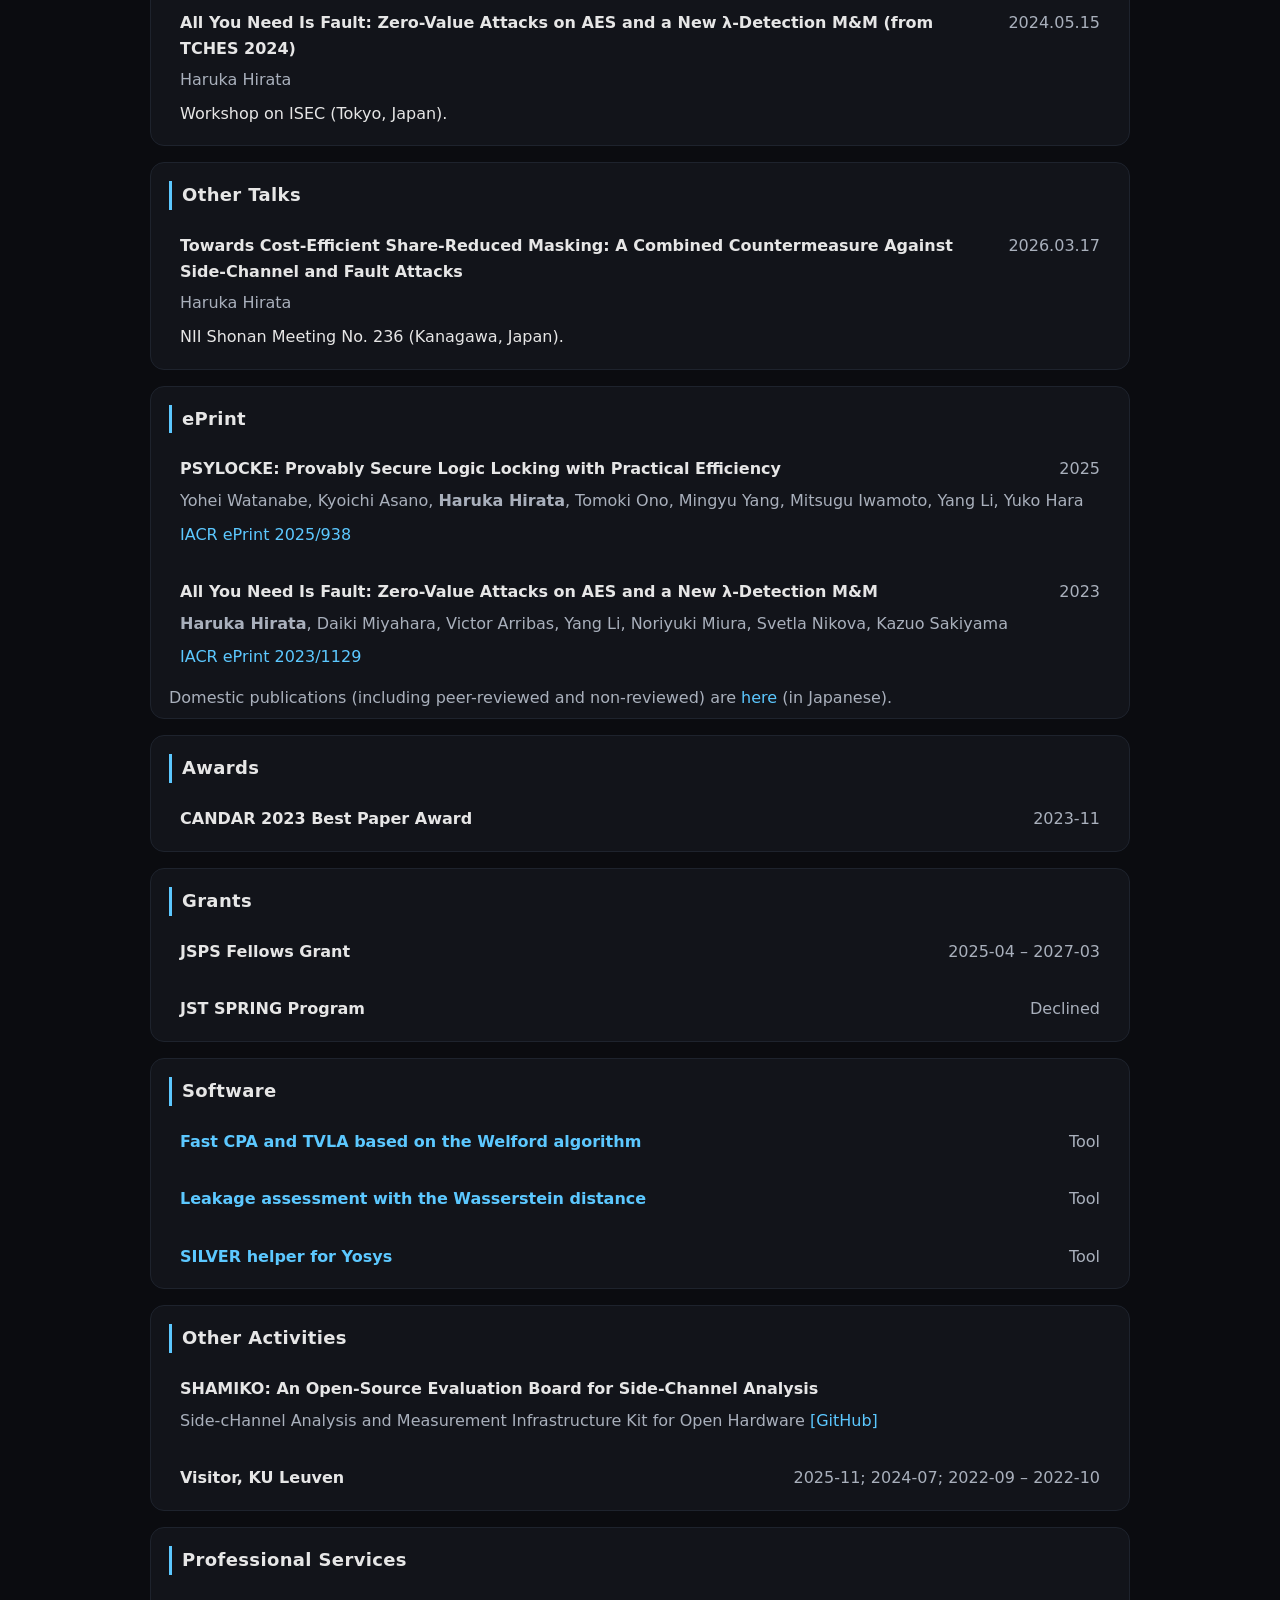
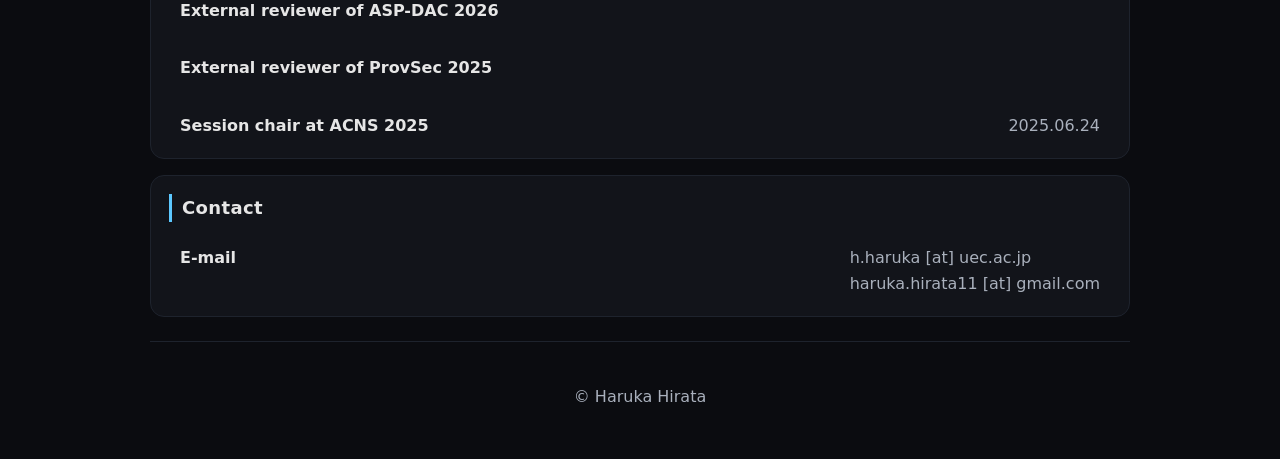
==== commit 6a7b4508: "Update SHAMIKO" ====
--- a/index.html
+++ b/index.html
@@ -314,7 +314,7 @@
       <ul class="item-list">
         <li class="item">
           <div class="title">SHAMIKO: An Open-Source Evaluation Board for Side-Channel Analysis </div>
-          <div class="sub">Side-cHannel Analysis and Measurement Infrastructure Kit for Open Hardware <a href="#">[Coming soon]</a></div>
+          <div class="sub">Side-cHannel Analysis and Measurement Infrastructure Kit for Open Hardware <a href="https://github.com/SHAMIKO-project/SHAMIKO-board/blob/add-hardware-design-data/README.en.md">[GitHub]</a></div>
         </li>
         <li class="item">
           <div class="title">Visitor, KU Leuven</div>
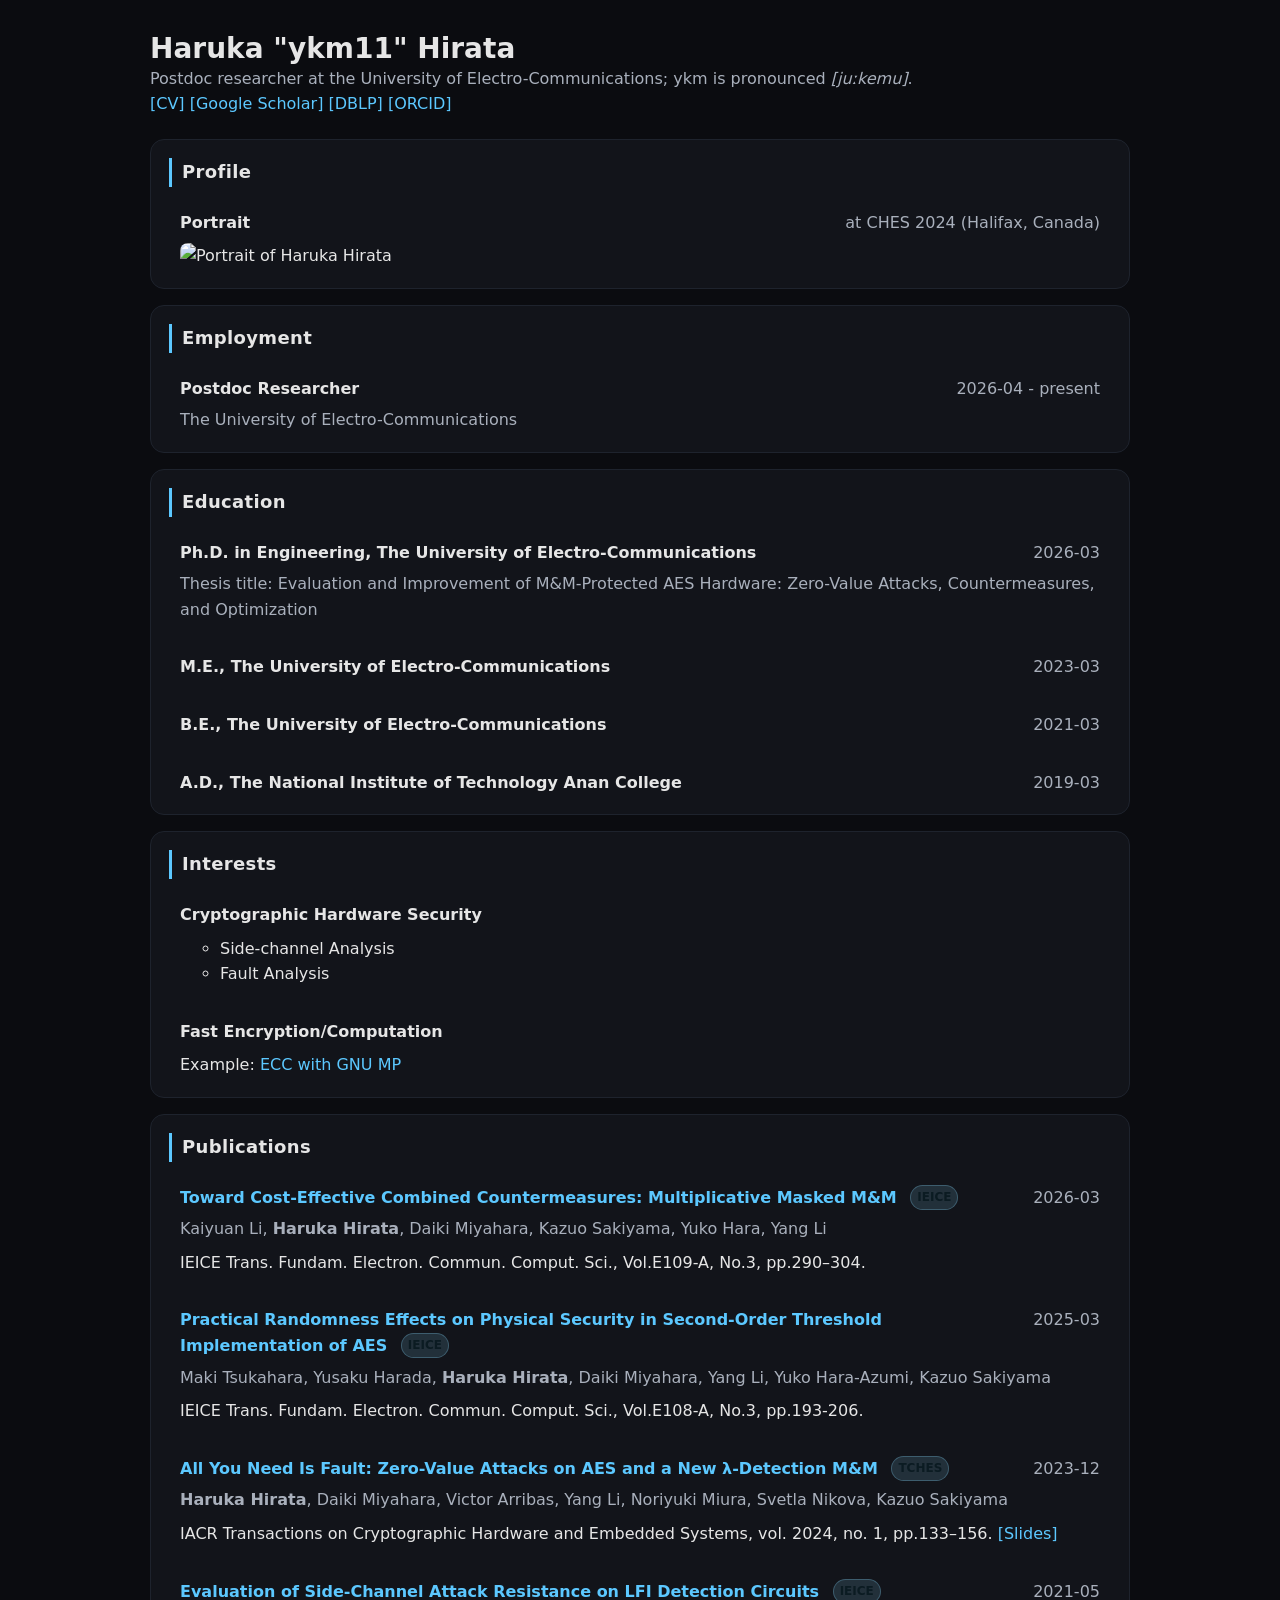
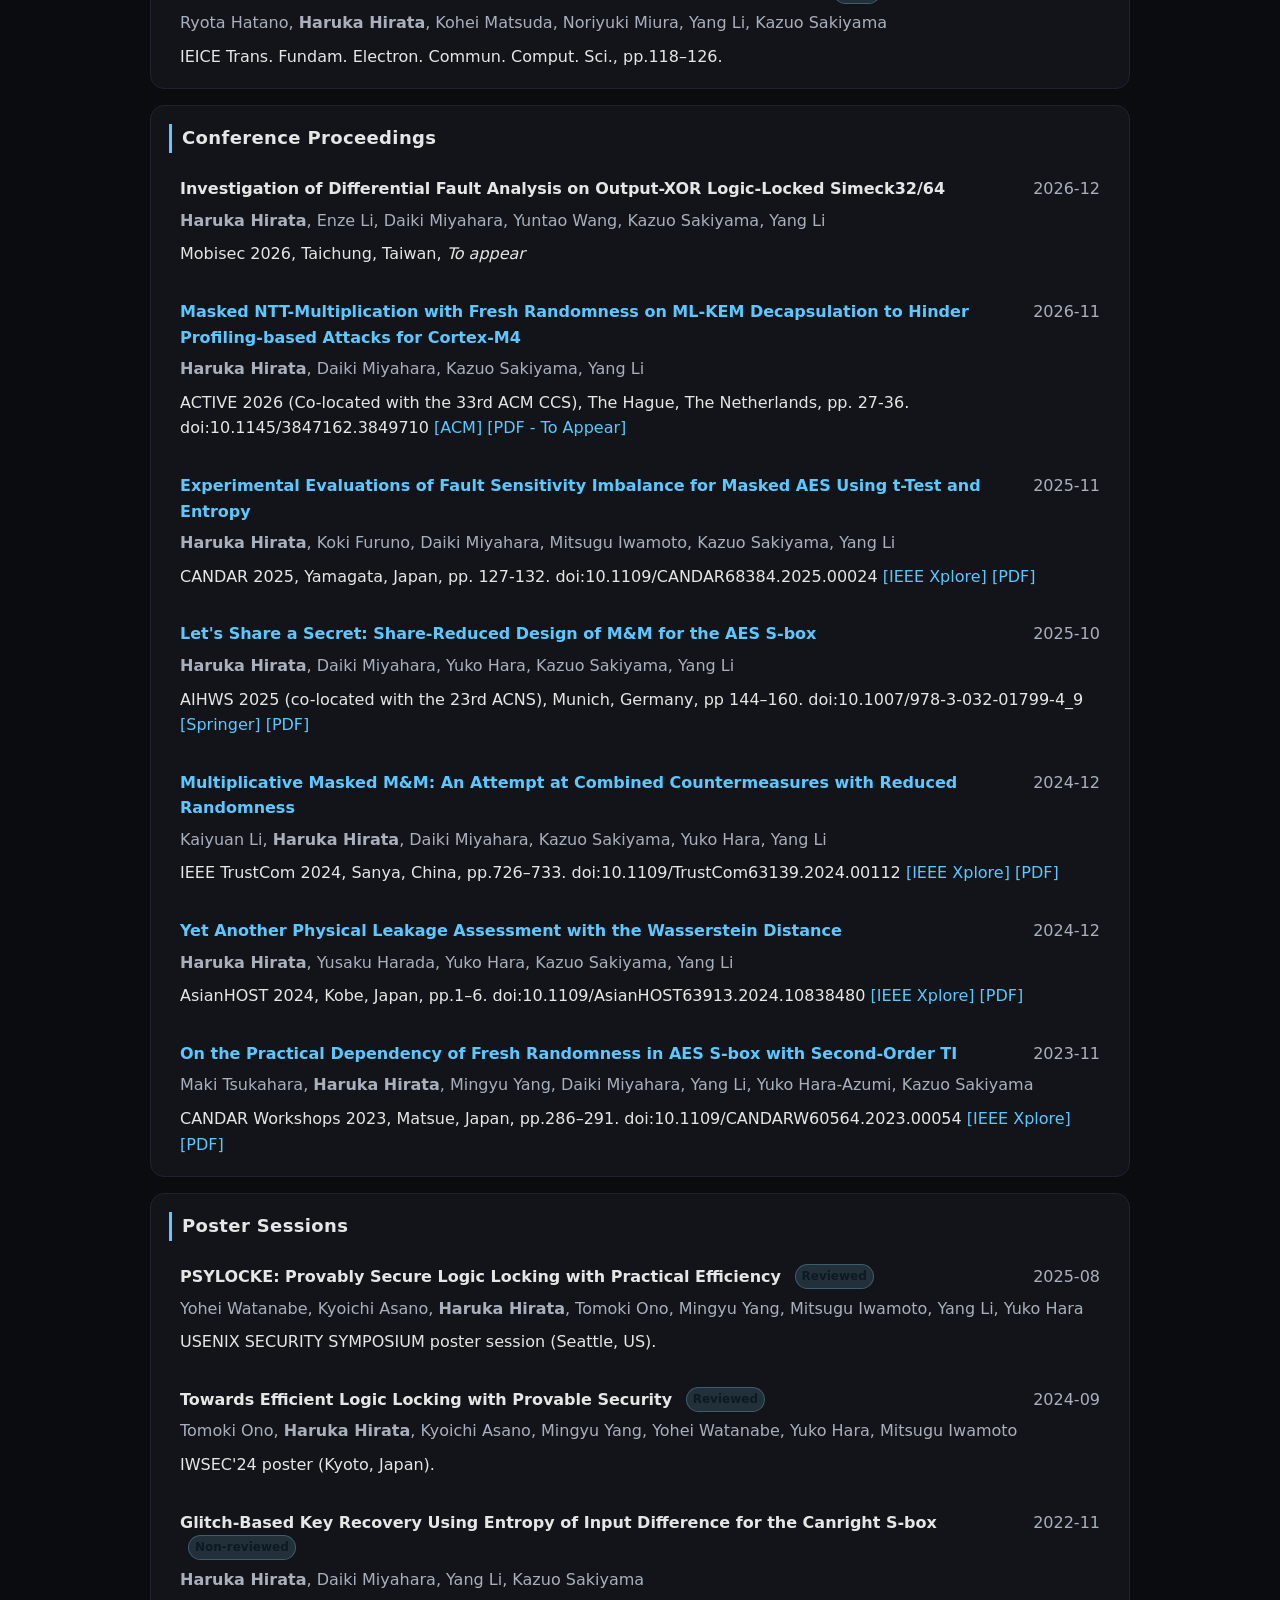
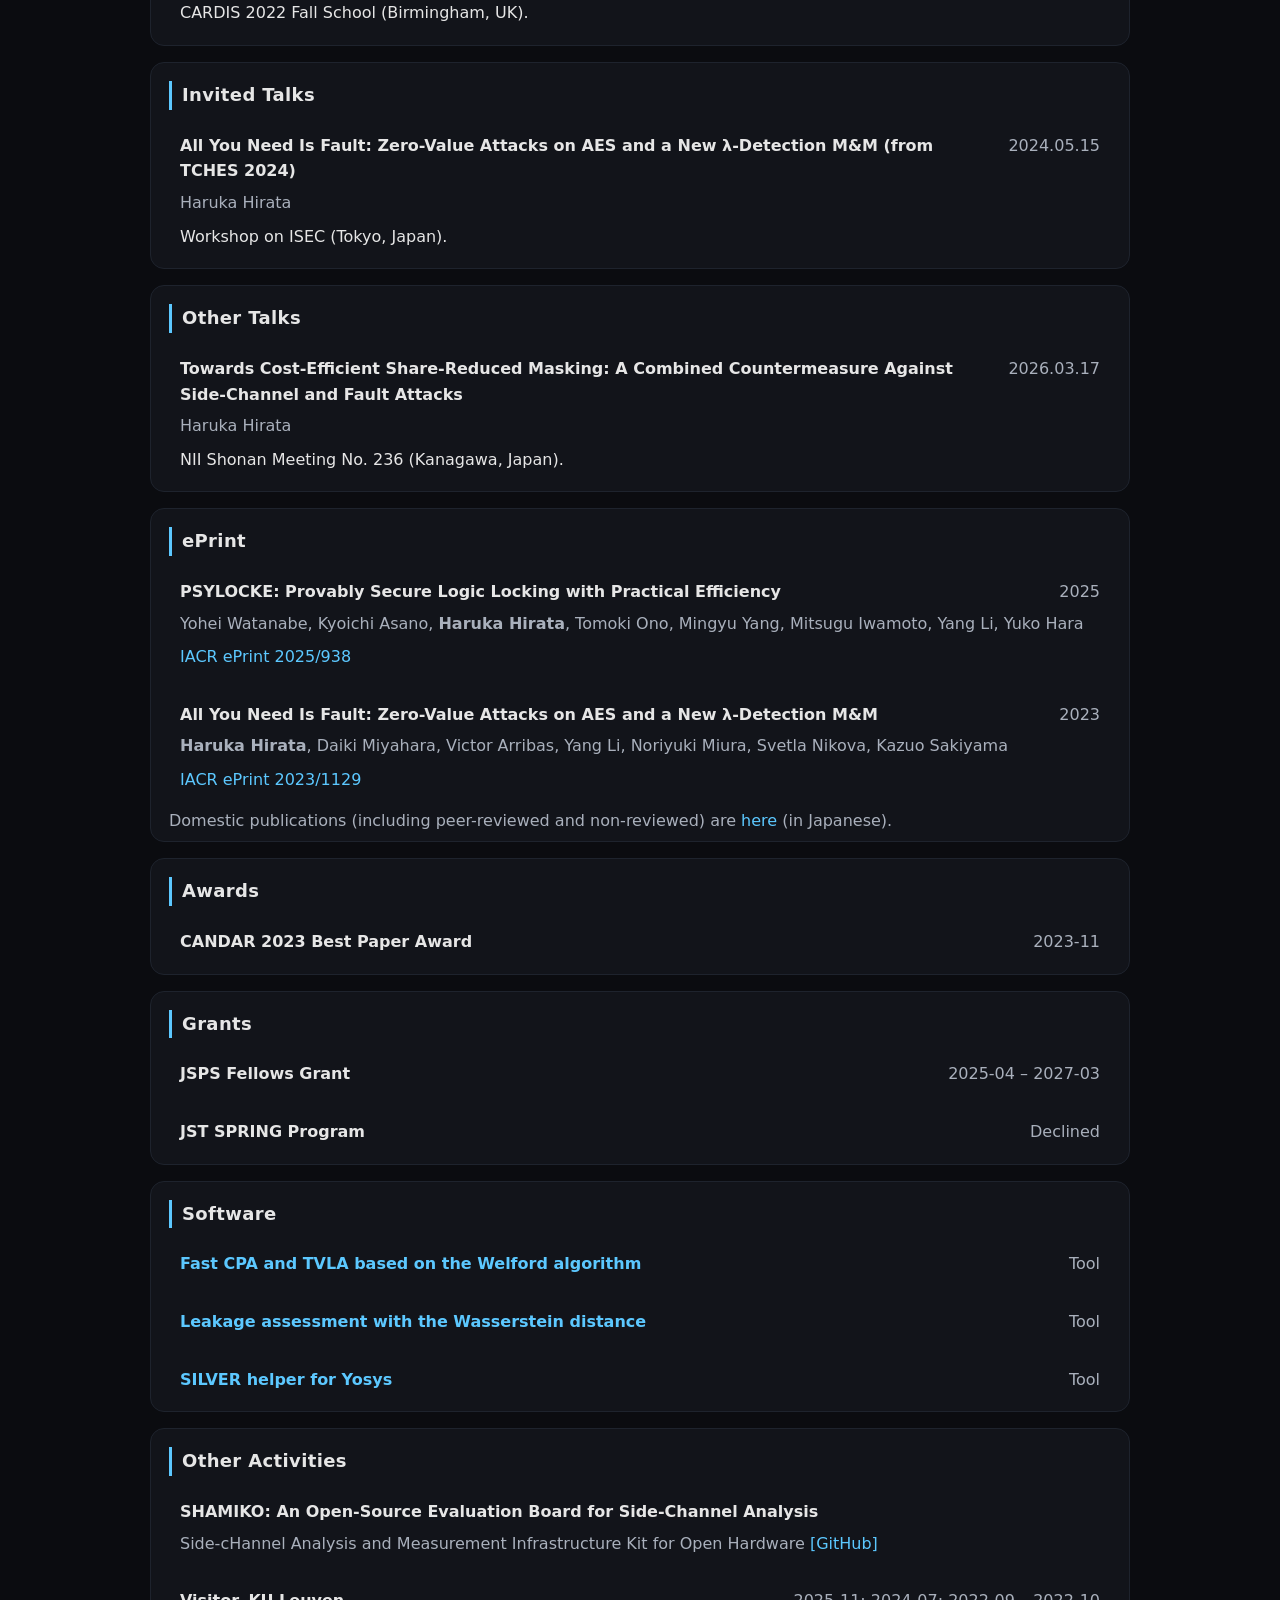
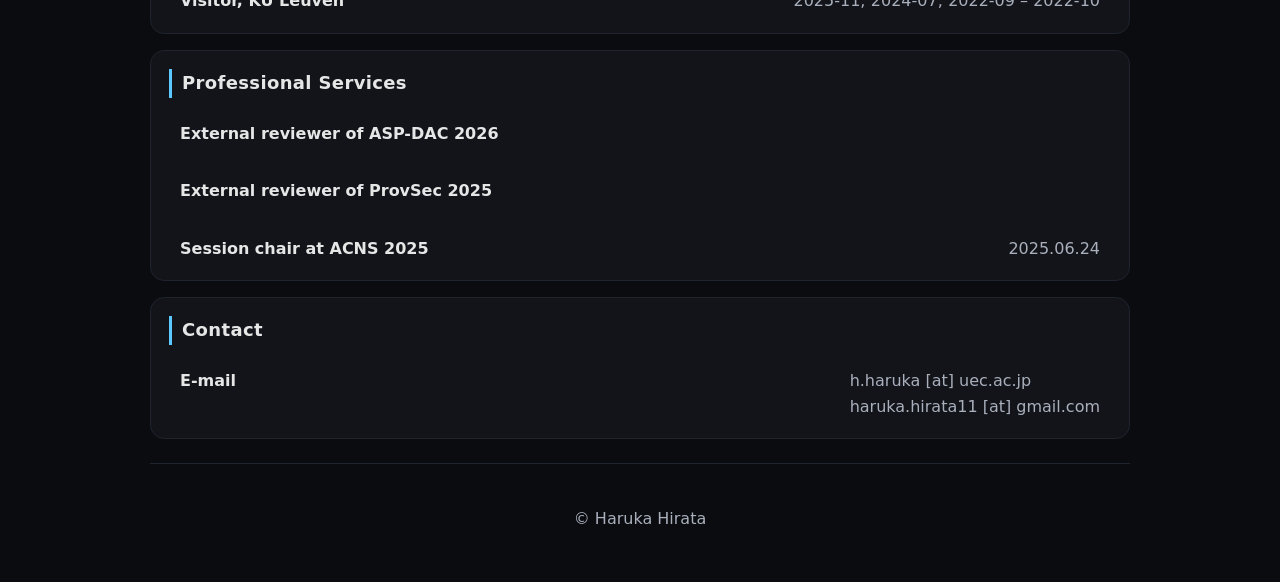
==== commit 4cc4fd7a: "Update: Mobisec 2026" ====
--- a/index.html
+++ b/index.html
@@ -148,6 +148,13 @@
       <h2>Conference Proceedings</h2>
       <ul class="item-list">
         <li class="item">
+          <div class="title">Investigation of Differential Fault Analysis on Output-XOR Logic-Locked Simeck32/64</div>
+          <div class="meta mono">2026-12</div>
+          <div class="sub"><strong>Haruka Hirata</strong>, Enze Li, Daiki Miyahara, Yuntao Wang, Kazuo Sakiyama, Yang Li</div>
+          <div class="body">Mobisec 2026, Taichung, Taiwan,  <i>To appear</i></div>
+        </li>
+
+         <li class="item">
           <div class="title"><a href="publications/active2026.html">Masked NTT-Multiplication with Fresh Randomness on ML-KEM Decapsulation to Hinder Profiling-based Attacks for Cortex-M4</a> </div>
           <div class="meta mono">2026-11</div>
           <div class="sub"><strong>Haruka Hirata</strong>, Daiki Miyahara, Kazuo Sakiyama, Yang Li</div>
@@ -165,7 +172,7 @@
           <div class="title"><a href="publications/aihws2025.html">Let's Share a Secret: Share-Reduced Design of M&amp;M for the AES S-box</a> </div>
           <div class="meta mono">2025-10</div>
           <div class="sub"><strong>Haruka Hirata</strong>, Daiki Miyahara, Yuko Hara, Kazuo Sakiyama, Yang Li</div>
-          <div class="body">AIHWS 2025 (co-located with ACNS), Munich, Germany, pp 144–160. doi:10.1007/978-3-032-01799-4_9 <a href="https://link.springer.com/chapter/10.1007/978-3-032-01799-4_9">[Springer]</a> <a href="publications/AIHWS2025_accepted_ver.pdf">[PDF]</a></div>
+          <div class="body">AIHWS 2025 (co-located with the 23rd ACNS), Munich, Germany, pp 144–160. doi:10.1007/978-3-032-01799-4_9 <a href="https://link.springer.com/chapter/10.1007/978-3-032-01799-4_9">[Springer]</a> <a href="publications/AIHWS2025_accepted_ver.pdf">[PDF]</a></div>
         </li>
 
         <li class="item">
